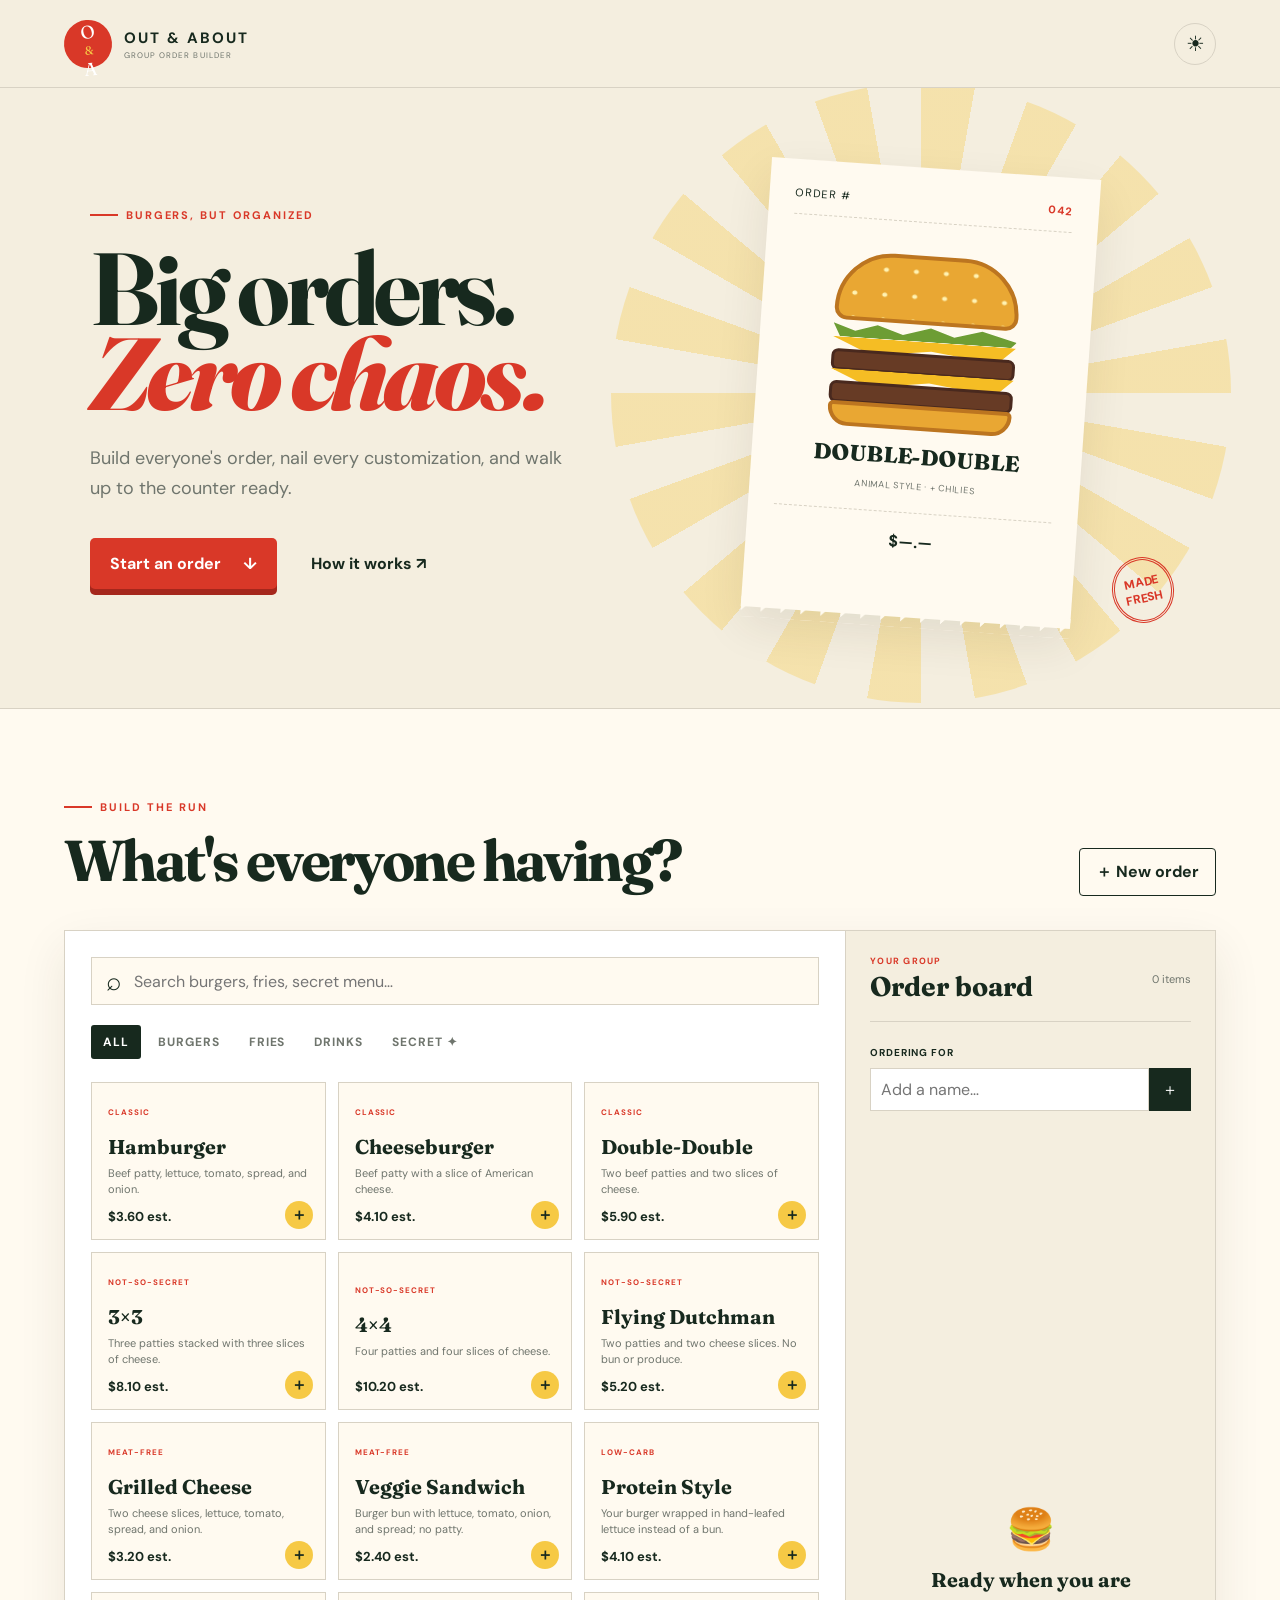
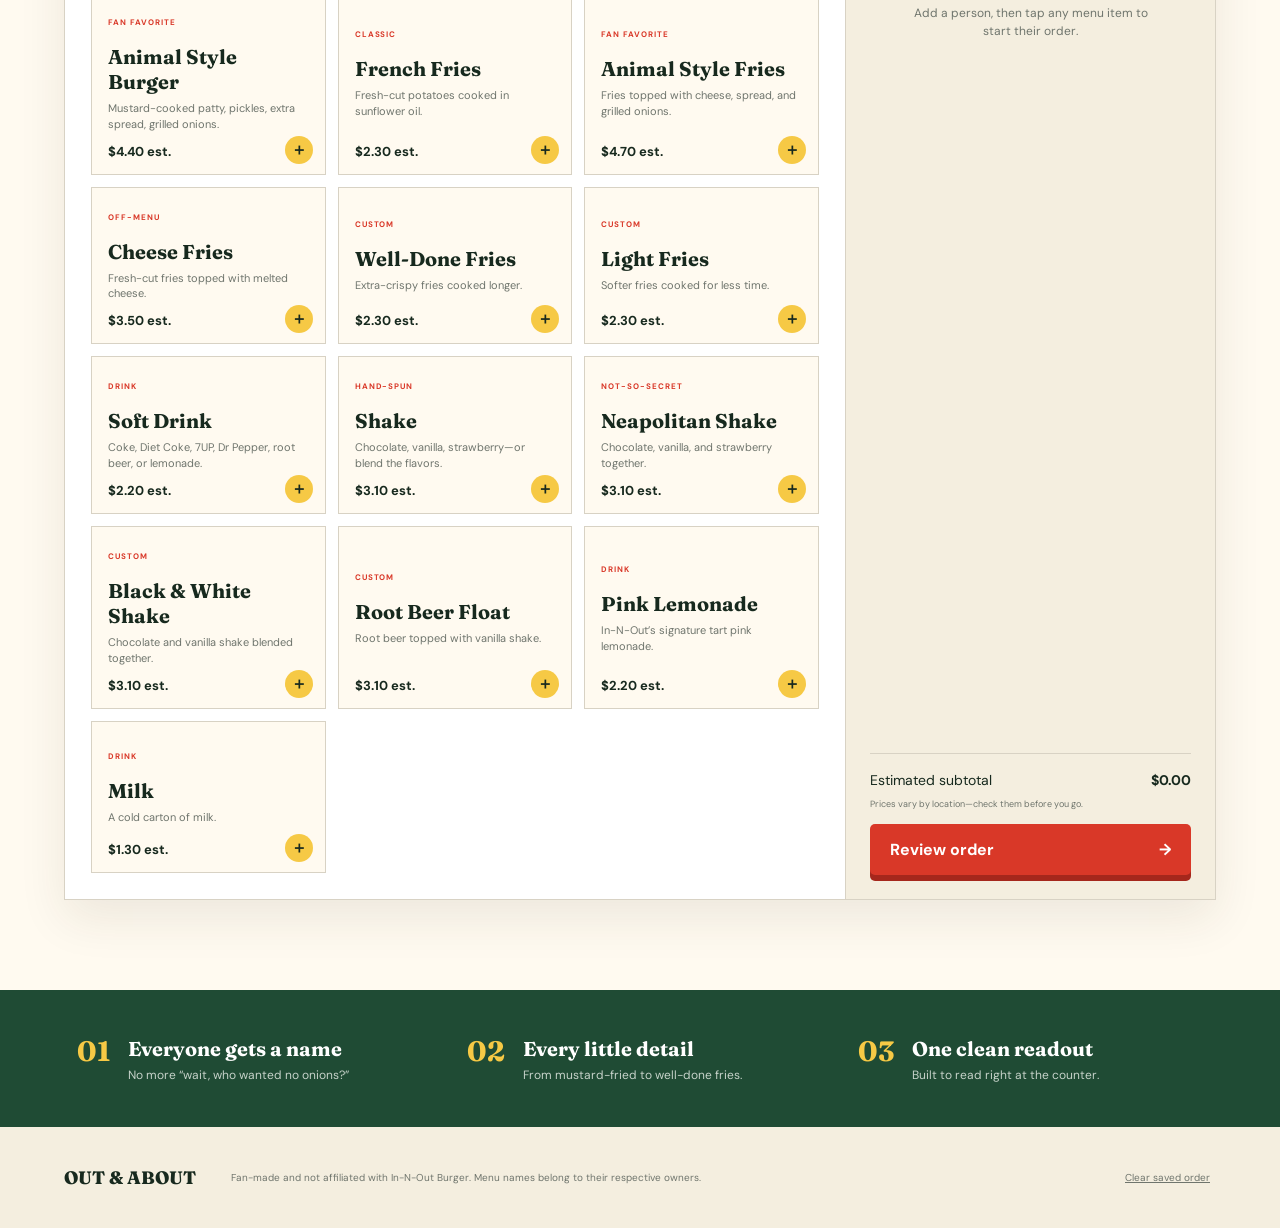
==== index.html @ 5803cb86 "Clarify estimated menu pricing" ====
<!doctype html>
<html lang="en">
<head>
  <meta charset="UTF-8" />
  <meta name="viewport" content="width=device-width, initial-scale=1.0" />
  <meta name="theme-color" content="#f5efe0" />
  <meta name="description" content="A quick, fan-made group order builder for In-N-Out." />
  <title>Out & About — Group order builder</title>
  <link rel="preconnect" href="https://fonts.googleapis.com">
  <link rel="preconnect" href="https://fonts.gstatic.com" crossorigin>
  <link href="https://fonts.googleapis.com/css2?family=DM+Sans:wght@400;500;600;700&family=Fraunces:opsz,wght@9..144,700;9..144,800&display=swap" rel="stylesheet">
  <link rel="stylesheet" href="styles.css" />
</head>
<body>
  <header class="topbar">
    <a class="brand" href="#" aria-label="Out and About home">
      <span class="brand-mark">O<span>&</span>A</span>
      <span><strong>OUT & ABOUT</strong><small>GROUP ORDER BUILDER</small></span>
    </a>
    <button class="icon-button" id="themeBtn" aria-label="Toggle dark mode">☀︎</button>
  </header>

  <main>
    <section class="hero">
      <div class="hero-copy">
        <p class="eyebrow"><span></span> BURGERS, BUT ORGANIZED</p>
        <h1>Big orders.<br><em>Zero chaos.</em></h1>
        <p class="dek">Build everyone's order, nail every customization, and walk up to the counter ready.</p>
        <div class="hero-actions">
          <a class="primary-btn" href="#builder">Start an order <span>↓</span></a>
          <button class="text-btn" id="howBtn">How it works <span>↗</span></button>
        </div>
      </div>
      <div class="hero-art" aria-label="Illustration of a burger order ticket">
        <div class="sunburst"></div>
        <div class="ticket">
          <div class="ticket-top"><span>ORDER #</span><b>042</b></div>
          <div class="burger-illustration" aria-hidden="true">
            <i class="bun top"></i><i class="lettuce"></i><i class="cheese"></i><i class="patty"></i><i class="cheese second"></i><i class="patty second"></i><i class="bun bottom"></i>
          </div>
          <p>DOUBLE-DOUBLE</p><small>ANIMAL STYLE · + CHILIES</small>
          <div class="ticket-line"></div><strong>$—.—</strong>
        </div>
        <span class="stamp">MADE<br>FRESH</span>
      </div>
    </section>

    <section class="builder" id="builder">
      <div class="section-heading">
        <div><p class="eyebrow"><span></span> BUILD THE RUN</p><h2>What's everyone having?</h2></div>
        <button class="outline-btn" id="newOrderBtn">＋ New order</button>
      </div>

      <div class="workspace">
        <section class="menu-panel">
          <div class="search-wrap"><span>⌕</span><input id="searchInput" type="search" placeholder="Search burgers, fries, secret menu…" aria-label="Search menu"></div>
          <div class="tabs" id="tabs" role="tablist"></div>
          <div class="menu-grid" id="menuGrid"></div>
        </section>

        <aside class="order-panel">
          <div class="order-title"><div><p>YOUR GROUP</p><h3>Order board</h3></div><span id="itemCount">0 items</span></div>
          <div class="person-row">
            <label for="personInput">Ordering for</label>
            <div><input id="personInput" maxlength="24" placeholder="Add a name…"><button id="addPersonBtn" aria-label="Add person">＋</button></div>
          </div>
          <div class="people" id="people"></div>
          <div class="empty-state" id="emptyState"><span>🍔</span><h4>Ready when you are</h4><p>Add a person, then tap any menu item to start their order.</p></div>
          <div class="order-list" id="orderList"></div>
          <div class="totals">
            <div><span>Estimated subtotal</span><b id="subtotal">$0.00</b></div>
            <p>Prices vary by location—check them before you go.</p>
            <button class="checkout-btn" id="reviewBtn">Review order <span>→</span></button>
          </div>
        </aside>
      </div>
    </section>

    <section class="feature-strip">
      <article><b>01</b><div><h3>Everyone gets a name</h3><p>No more “wait, who wanted no onions?”</p></div></article>
      <article><b>02</b><div><h3>Every little detail</h3><p>From mustard-fried to well-done fries.</p></div></article>
      <article><b>03</b><div><h3>One clean readout</h3><p>Built to read right at the counter.</p></div></article>
    </section>
  </main>

  <footer><span>OUT & ABOUT</span><p>Fan-made and not affiliated with In-N-Out Burger. Menu names belong to their respective owners.</p><button id="clearBtn">Clear saved order</button></footer>

  <dialog id="itemDialog">
    <form method="dialog" id="itemForm">
      <button class="dialog-close" value="cancel" aria-label="Close">×</button>
      <p class="eyebrow">CUSTOMIZE IT</p><h2 id="dialogTitle"></h2><p id="dialogDesc" class="dialog-desc"></p>
      <div class="custom-sections" id="customSections"></div>
      <label class="notes-label">Special note<textarea id="itemNotes" rows="2" placeholder="Anything else for the counter?"></textarea></label>
      <div class="dialog-footer"><span id="dialogPrice">$0.00</span><button class="primary-btn" value="default">Add to order</button></div>
    </form>
  </dialog>

  <dialog id="reviewDialog" class="review-dialog">
    <div><button class="dialog-close" id="reviewClose" aria-label="Close">×</button><p class="eyebrow">COUNTER-READY</p><h2>Your order</h2><div id="reviewContent"></div><div class="review-actions"><button class="outline-btn" id="copyBtn">Copy order</button><button class="primary-btn" id="printBtn">Print order</button></div></div>
  </dialog>

  <div class="toast" id="toast" role="status"></div>
  <script src="app.js"></script>
</body>
</html>
---- styles.css ----
:root{--cream:#f4eedf;--paper:#fffaf0;--ink:#17291e;--muted:#6f756d;--red:#d93828;--yellow:#f6c945;--line:#d8d2c4;--green:#1f4b34;--shadow:0 18px 45px #3a2b1617}*{box-sizing:border-box}html{scroll-behavior:smooth}body{margin:0;background:var(--cream);color:var(--ink);font-family:"DM Sans",sans-serif}button,input,textarea{font:inherit}button,a{-webkit-tap-highlight-color:transparent}.topbar{height:88px;padding:0 clamp(22px,5vw,76px);display:flex;align-items:center;justify-content:space-between;border-bottom:1px solid var(--line);position:relative;z-index:4}.brand{display:flex;align-items:center;gap:12px;color:inherit;text-decoration:none}.brand-mark{width:48px;height:48px;border-radius:50%;background:var(--red);color:#fff;display:grid;place-items:center;font-family:Fraunces;font-size:18px;letter-spacing:-2px;transform:rotate(-5deg)}.brand-mark span{font-size:12px;color:var(--yellow)}.brand strong,.brand small{display:block;letter-spacing:.13em}.brand strong{font-size:15px}.brand small{font-size:8px;margin-top:2px;color:var(--muted)}.icon-button{border:1px solid var(--line);background:transparent;border-radius:50%;width:42px;height:42px;color:inherit;cursor:pointer;font-size:21px}.hero{min-height:620px;display:grid;grid-template-columns:1.02fr .98fr;padding:55px clamp(22px,7vw,110px) 65px;overflow:hidden}.hero-copy{align-self:center;z-index:2}.eyebrow{font-size:11px;font-weight:700;letter-spacing:.18em;color:var(--red);display:flex;align-items:center;gap:8px}.eyebrow span{display:inline-block;width:28px;height:2px;background:var(--red)}h1,h2{font-family:Fraunces,serif;margin:0;letter-spacing:-.045em}h1{font-size:clamp(62px,8vw,116px);line-height:.83;margin:24px 0 28px}h1 em{color:var(--red);font-weight:800}.dek{max-width:480px;font-size:18px;line-height:1.65;color:var(--muted)}.hero-actions{display:flex;align-items:center;gap:28px;margin-top:34px}.primary-btn,.checkout-btn{border:0;color:#fff;background:var(--red);font-weight:700;padding:15px 20px;border-radius:5px;cursor:pointer;text-decoration:none;box-shadow:0 6px 0 #a5271c;transition:.2s}.primary-btn:hover,.checkout-btn:hover{transform:translateY(-2px);box-shadow:0 8px 0 #a5271c}.primary-btn span{margin-left:18px}.text-btn{border:0;background:none;color:var(--ink);font-weight:700;cursor:pointer}.hero-art{position:relative;display:grid;place-items:center;min-height:480px}.sunburst{position:absolute;width:620px;aspect-ratio:1;border-radius:50%;background:repeating-conic-gradient(var(--yellow) 0 10deg,transparent 10deg 20deg);opacity:.33;animation:spin 80s linear infinite}@keyframes spin{to{transform:rotate(360deg)}}.ticket{z-index:1;background:var(--paper);width:min(330px,72vw);min-height:450px;padding:26px;box-shadow:var(--shadow);transform:rotate(4deg);text-align:center;position:relative}.ticket:after{content:"";position:absolute;bottom:-10px;left:0;width:100%;height:20px;background:linear-gradient(135deg,var(--paper) 10px,transparent 0) 0 0/20px 20px repeat-x}.ticket-top{display:flex;justify-content:space-between;border-bottom:1px dashed var(--line);padding-bottom:14px;font-size:11px;letter-spacing:.12em}.ticket-top b{color:var(--red)}.ticket p{font-family:Fraunces;font-weight:800;font-size:22px;margin:20px 0 3px}.ticket small{font-size:9px;letter-spacing:.08em;color:var(--muted)}.ticket-line{border-top:1px dashed var(--line);margin:18px 0}.burger-illustration{height:190px;position:relative;margin:12px auto -2px;width:220px}.burger-illustration i{display:block;position:absolute;left:18px;right:18px}.bun{background:#e9a733;border:4px solid #bc7520}.bun.top{height:69px;top:21px;border-radius:100px 100px 22px 22px;background-image:radial-gradient(#fff2b2 2px,transparent 3px);background-size:30px 25px}.lettuce{top:91px;height:16px;background:#6d9d34;clip-path:polygon(0 15%,12% 60%,24% 15%,38% 65%,53% 12%,66% 60%,81% 10%,100% 65%,97% 100%,4% 100%)}.cheese{top:107px;height:17px;background:#f5bd24;clip-path:polygon(0 0,100% 0,90% 100%,54% 53%,22% 100%)}.patty{top:119px;height:22px;border-radius:7px;background:#673b25;border:3px solid #49291e}.cheese.second{top:139px}.patty.second{top:151px}.bun.bottom{top:171px;height:25px;border-radius:8px 8px 30px 30px}.stamp{position:absolute;z-index:2;right:3%;bottom:4%;border:3px double var(--red);color:var(--red);border-radius:50%;padding:14px 9px;font-weight:800;font-size:12px;text-align:center;transform:rotate(-12deg)}.builder{background:var(--paper);padding:80px clamp(20px,5vw,75px) 90px;border-top:1px solid var(--line)}.section-heading{display:flex;justify-content:space-between;align-items:end;margin-bottom:34px}.section-heading h2{font-size:clamp(37px,4.5vw,65px)}.outline-btn{border:1px solid var(--ink);background:transparent;color:inherit;padding:12px 16px;border-radius:4px;font-weight:700;cursor:pointer}.workspace{display:grid;grid-template-columns:minmax(0,1fr) 370px;border:1px solid var(--line);background:#fff;box-shadow:var(--shadow)}.menu-panel{padding:26px;min-width:0}.search-wrap{height:48px;border:1px solid var(--line);display:flex;align-items:center;padding:0 14px;gap:10px;background:var(--paper)}.search-wrap span{font-size:26px}.search-wrap input{width:100%;border:0;background:transparent;outline:0;color:inherit}.tabs{display:flex;gap:5px;margin:20px 0;overflow:auto;padding-bottom:3px}.tab{white-space:nowrap;border:0;background:transparent;padding:9px 12px;color:var(--muted);font-size:12px;font-weight:700;text-transform:uppercase;letter-spacing:.08em;cursor:pointer}.tab.active{background:var(--ink);color:#fff;border-radius:3px}.menu-grid{display:grid;grid-template-columns:repeat(3,minmax(0,1fr));gap:12px}.menu-card{text-align:left;min-height:152px;padding:16px;border:1px solid var(--line);background:var(--paper);color:inherit;cursor:pointer;position:relative;transition:.18s}.menu-card:hover{border-color:var(--red);transform:translateY(-2px);box-shadow:0 8px 20px #45230f10}.menu-card .badge{font-size:8px;text-transform:uppercase;letter-spacing:.12em;color:var(--red);font-weight:700}.menu-card h3{font-family:Fraunces;font-size:20px;margin:14px 0 7px}.menu-card p{font-size:11px;line-height:1.45;color:var(--muted);margin:0 0 25px}.menu-card strong{position:absolute;left:16px;bottom:14px;font-size:13px}.menu-card i{font-style:normal;position:absolute;right:12px;bottom:10px;border-radius:50%;background:var(--yellow);width:28px;height:28px;display:grid;place-items:center;font-weight:700}.order-panel{border-left:1px solid var(--line);padding:24px;background:var(--cream);display:flex;flex-direction:column;min-height:650px}.order-title{display:flex;justify-content:space-between;align-items:center;border-bottom:1px solid var(--line);padding-bottom:18px}.order-title p{font-size:9px;letter-spacing:.14em;color:var(--red);font-weight:700;margin:0}.order-title h3{font-family:Fraunces;font-size:27px;margin:3px 0 0}.order-title>span{font-size:11px;color:var(--muted)}.person-row{margin:18px 0 10px}.person-row label{font-size:10px;font-weight:700;text-transform:uppercase;letter-spacing:.09em}.person-row>div{display:flex;margin-top:7px}.person-row input{min-width:0;flex:1;border:1px solid var(--line);padding:10px;background:#fff}.person-row button{width:42px;border:0;background:var(--ink);color:#fff;cursor:pointer}.people{display:flex;gap:6px;overflow-x:auto;padding:4px 0 12px}.person-chip{border:1px solid var(--line);background:#fff;border-radius:20px;padding:7px 12px;white-space:nowrap;font-size:11px;cursor:pointer}.person-chip.active{background:var(--yellow);border-color:var(--yellow);font-weight:700}.empty-state{text-align:center;margin:auto;color:var(--muted);padding:30px}.empty-state span{font-size:40px}.empty-state h4{color:var(--ink);font-family:Fraunces;font-size:20px;margin:12px 0 5px}.empty-state p{font-size:12px;line-height:1.5}.order-list{overflow:auto;max-height:420px}.person-group h4{font-size:11px;text-transform:uppercase;letter-spacing:.1em;margin:14px 0 7px}.order-item{background:#fff;padding:11px;margin-bottom:7px;border-left:3px solid var(--red);display:grid;grid-template-columns:1fr auto;gap:3px}.order-item strong{font-size:12px}.order-item small{font-size:9px;color:var(--muted);line-height:1.4}.order-item button{border:0;background:none;color:var(--muted);cursor:pointer;grid-row:span 2}.totals{margin-top:auto;border-top:1px solid var(--line);padding-top:17px}.totals div{display:flex;justify-content:space-between;font-size:14px}.totals p{font-size:9px;color:var(--muted)}.checkout-btn{width:100%;display:flex;justify-content:space-between;margin-top:14px}.feature-strip{display:grid;grid-template-columns:repeat(3,1fr);background:var(--green);color:#fff;padding:44px clamp(20px,6vw,95px);gap:45px}.feature-strip article{display:flex;gap:18px}.feature-strip b{color:var(--yellow);font-family:Fraunces;font-size:28px}.feature-strip h3{font-family:Fraunces;margin:2px 0 6px;font-size:20px}.feature-strip p{color:#c6d2c9;font-size:12px;margin:0}footer{padding:34px clamp(20px,5vw,75px);display:flex;align-items:center;gap:35px;font-size:10px;color:var(--muted)}footer span{font-family:Fraunces;color:var(--ink);font-size:18px;font-weight:800}footer p{flex:1}footer button{border:0;background:none;color:inherit;text-decoration:underline;cursor:pointer}dialog{border:0;padding:0;width:min(610px,calc(100% - 28px));color:var(--ink);background:var(--paper);box-shadow:0 25px 90px #0006}dialog::backdrop{background:#17291eb8;backdrop-filter:blur(3px)}dialog form,.review-dialog>div{padding:34px;position:relative}.dialog-close{position:absolute;right:17px;top:14px;border:0;background:none;font-size:28px;cursor:pointer;color:var(--ink)}dialog h2{font-size:42px}.dialog-desc{color:var(--muted);font-size:13px}.custom-section{border-top:1px solid var(--line);padding:15px 0}.custom-section h4{margin:0 0 10px;font-size:11px;text-transform:uppercase;letter-spacing:.1em}.choices{display:flex;flex-wrap:wrap;gap:7px}.choice input{position:absolute;opacity:0}.choice span{display:block;border:1px solid var(--line);padding:8px 11px;border-radius:4px;font-size:11px;cursor:pointer;background:#fff}.choice input:checked+span{background:var(--yellow);border-color:#d2a71f;font-weight:700}.notes-label{display:block;font-size:11px;font-weight:700}.notes-label textarea{display:block;width:100%;margin-top:7px;resize:vertical;border:1px solid var(--line);padding:10px;background:#fff}.dialog-footer{display:flex;align-items:center;justify-content:space-between;margin-top:22px}.dialog-footer>span{font-family:Fraunces;font-size:24px;font-weight:800}.review-person{border-top:1px solid var(--line);padding:14px 0}.review-person h3{font-family:Fraunces;margin:0 0 8px}.review-line{display:flex;justify-content:space-between;font-size:12px;padding:5px 0}.review-line small{color:var(--muted);display:block;max-width:75%}.review-total{display:flex;justify-content:space-between;border-top:2px solid var(--ink);padding-top:15px;font-size:18px;font-weight:700}.review-actions{display:flex;justify-content:flex-end;gap:10px;margin-top:25px}.toast{position:fixed;bottom:20px;left:50%;transform:translate(-50%,20px);background:var(--ink);color:#fff;padding:11px 18px;border-radius:4px;font-size:12px;opacity:0;pointer-events:none;transition:.25s;z-index:20}.toast.show{opacity:1;transform:translate(-50%,0)}body.dark{--cream:#172019;--paper:#202b23;--ink:#f7f1df;--muted:#abb5ac;--line:#3c493f;--green:#101711;--shadow:0 18px 45px #0005}body.dark .workspace,body.dark .person-row input,body.dark .person-chip,body.dark .order-item,body.dark .choice span,body.dark textarea{background:#273229}.no-results{grid-column:1/-1;text-align:center;padding:50px;color:var(--muted)}
@media(max-width:950px){.hero{grid-template-columns:1fr;padding-top:70px}.hero-art{min-height:520px}.workspace{grid-template-columns:1fr}.order-panel{border-left:0;border-top:1px solid var(--line)}.menu-grid{grid-template-columns:repeat(2,1fr)}}@media(max-width:600px){.topbar{height:72px}.hero{padding-bottom:35px}.hero-art{min-height:460px}.sunburst{width:500px}.section-heading{align-items:flex-start;gap:20px}.section-heading .outline-btn{font-size:0}.section-heading .outline-btn:first-letter{font-size:18px}.builder{padding-top:50px}.menu-panel{padding:14px}.menu-grid{grid-template-columns:1fr 1fr;gap:8px}.menu-card{min-height:165px;padding:13px}.menu-card h3{font-size:17px}.feature-strip{grid-template-columns:1fr}footer{flex-wrap:wrap}.hero-actions{gap:15px}dialog form,.review-dialog>div{padding:28px 20px}.ticket{width:275px}.stamp{right:-2%}}
@media print{body>*:not(dialog){display:none}.review-dialog{position:static;display:block;box-shadow:none;width:100%}.review-actions,.dialog-close{display:none}}
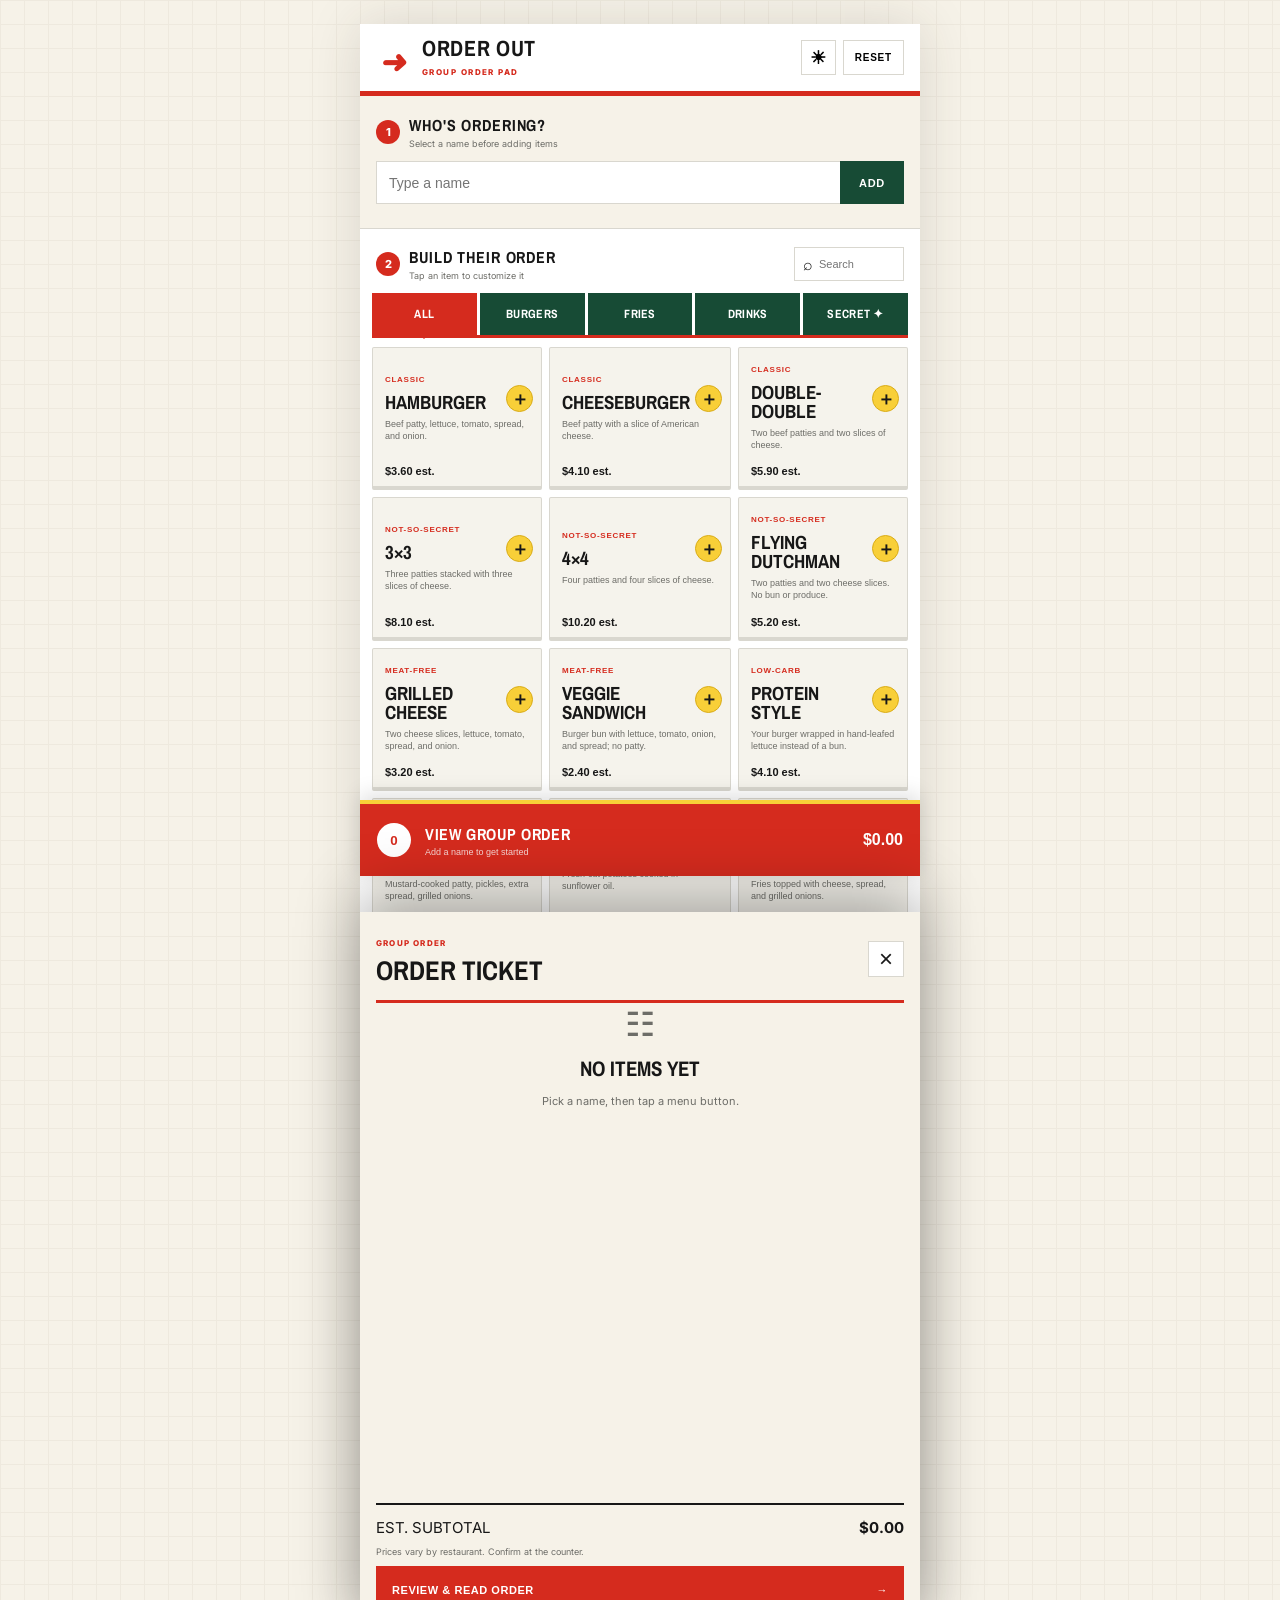
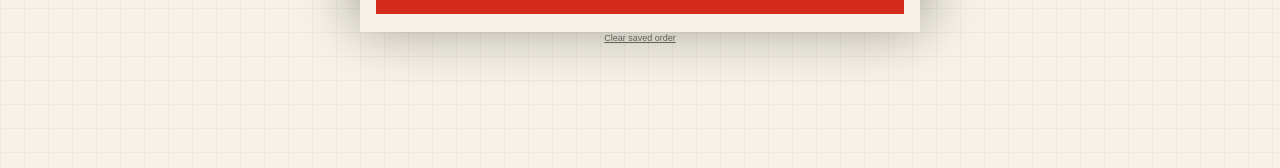
==== commit a735561c: "Simplify Pages site to repository root" ====
--- a/index.html
+++ b/index.html
@@ -1,105 +1,86 @@
 <!doctype html>
 <html lang="en">
 <head>
-  <meta charset="UTF-8" />
-  <meta name="viewport" content="width=device-width, initial-scale=1.0" />
-  <meta name="theme-color" content="#f5efe0" />
-  <meta name="description" content="A quick, fan-made group order builder for In-N-Out." />
-  <title>Out & About — Group order builder</title>
+  <meta charset="UTF-8">
+  <meta name="viewport" content="width=device-width, initial-scale=1, viewport-fit=cover">
+  <meta name="theme-color" content="#ffffff">
+  <meta name="description" content="A fast, fan-made group order pad for In-N-Out runs.">
+  <title>Order Out — Group order pad</title>
   <link rel="preconnect" href="https://fonts.googleapis.com">
   <link rel="preconnect" href="https://fonts.gstatic.com" crossorigin>
-  <link href="https://fonts.googleapis.com/css2?family=DM+Sans:wght@400;500;600;700&family=Fraunces:opsz,wght@9..144,700;9..144,800&display=swap" rel="stylesheet">
-  <link rel="stylesheet" href="styles.css" />
+  <link href="https://fonts.googleapis.com/css2?family=Archivo+Narrow:wght@600;700&family=Inter:wght@400;600;700;800&display=swap" rel="stylesheet">
+  <link rel="stylesheet" href="styles.css">
 </head>
 <body>
-  <header class="topbar">
-    <a class="brand" href="#" aria-label="Out and About home">
-      <span class="brand-mark">O<span>&</span>A</span>
-      <span><strong>OUT & ABOUT</strong><small>GROUP ORDER BUILDER</small></span>
-    </a>
-    <button class="icon-button" id="themeBtn" aria-label="Toggle dark mode">☀︎</button>
-  </header>
+  <main class="app-shell">
+    <header class="app-header">
+      <div class="wordmark" aria-label="Order Out">
+        <span class="arrow-mark">➜</span>
+        <div><strong>ORDER OUT</strong><small>GROUP ORDER PAD</small></div>
+      </div>
+      <div class="header-actions">
+        <button class="icon-btn" id="themeBtn" aria-label="Toggle dark mode">☀︎</button>
+        <button class="reset-btn" id="newOrderBtn">RESET</button>
+      </div>
+    </header>
 
-  <main>
-    <section class="hero">
-      <div class="hero-copy">
-        <p class="eyebrow"><span></span> BURGERS, BUT ORGANIZED</p>
-        <h1>Big orders.<br><em>Zero chaos.</em></h1>
-        <p class="dek">Build everyone's order, nail every customization, and walk up to the counter ready.</p>
-        <div class="hero-actions">
-          <a class="primary-btn" href="#builder">Start an order <span>↓</span></a>
-          <button class="text-btn" id="howBtn">How it works <span>↗</span></button>
-        </div>
+    <section class="person-bar">
+      <div class="person-heading"><span>1</span><div><b>WHO'S ORDERING?</b><small>Select a name before adding items</small></div></div>
+      <div class="person-entry">
+        <input id="personInput" maxlength="24" autocomplete="off" placeholder="Type a name">
+        <button id="addPersonBtn">ADD</button>
       </div>
-      <div class="hero-art" aria-label="Illustration of a burger order ticket">
-        <div class="sunburst"></div>
-        <div class="ticket">
-          <div class="ticket-top"><span>ORDER #</span><b>042</b></div>
-          <div class="burger-illustration" aria-hidden="true">
-            <i class="bun top"></i><i class="lettuce"></i><i class="cheese"></i><i class="patty"></i><i class="cheese second"></i><i class="patty second"></i><i class="bun bottom"></i>
-          </div>
-          <p>DOUBLE-DOUBLE</p><small>ANIMAL STYLE · + CHILIES</small>
-          <div class="ticket-line"></div><strong>$—.—</strong>
-        </div>
-        <span class="stamp">MADE<br>FRESH</span>
-      </div>
+      <div class="people" id="people"></div>
     </section>
 
-    <section class="builder" id="builder">
-      <div class="section-heading">
-        <div><p class="eyebrow"><span></span> BUILD THE RUN</p><h2>What's everyone having?</h2></div>
-        <button class="outline-btn" id="newOrderBtn">＋ New order</button>
+    <section class="menu-panel">
+      <div class="menu-heading">
+        <div class="person-heading"><span>2</span><div><b>BUILD THEIR ORDER</b><small>Tap an item to customize it</small></div></div>
+        <label class="search-wrap"><span>⌕</span><input id="searchInput" type="search" placeholder="Search" aria-label="Search menu"></label>
       </div>
-
-      <div class="workspace">
-        <section class="menu-panel">
-          <div class="search-wrap"><span>⌕</span><input id="searchInput" type="search" placeholder="Search burgers, fries, secret menu…" aria-label="Search menu"></div>
-          <div class="tabs" id="tabs" role="tablist"></div>
-          <div class="menu-grid" id="menuGrid"></div>
-        </section>
-
-        <aside class="order-panel">
-          <div class="order-title"><div><p>YOUR GROUP</p><h3>Order board</h3></div><span id="itemCount">0 items</span></div>
-          <div class="person-row">
-            <label for="personInput">Ordering for</label>
-            <div><input id="personInput" maxlength="24" placeholder="Add a name…"><button id="addPersonBtn" aria-label="Add person">＋</button></div>
-          </div>
-          <div class="people" id="people"></div>
-          <div class="empty-state" id="emptyState"><span>🍔</span><h4>Ready when you are</h4><p>Add a person, then tap any menu item to start their order.</p></div>
-          <div class="order-list" id="orderList"></div>
-          <div class="totals">
-            <div><span>Estimated subtotal</span><b id="subtotal">$0.00</b></div>
-            <p>Prices vary by location—check them before you go.</p>
-            <button class="checkout-btn" id="reviewBtn">Review order <span>→</span></button>
-          </div>
-        </aside>
-      </div>
+      <nav class="tabs" id="tabs" role="tablist" aria-label="Menu categories"></nav>
+      <div class="menu-grid" id="menuGrid"></div>
     </section>
 
-    <section class="feature-strip">
-      <article><b>01</b><div><h3>Everyone gets a name</h3><p>No more “wait, who wanted no onions?”</p></div></article>
-      <article><b>02</b><div><h3>Every little detail</h3><p>From mustard-fried to well-done fries.</p></div></article>
-      <article><b>03</b><div><h3>One clean readout</h3><p>Built to read right at the counter.</p></div></article>
-    </section>
+    <button class="order-dock" id="openOrderBtn">
+      <span class="dock-count" id="dockCount">0</span>
+      <span><b>VIEW GROUP ORDER</b><small id="dockPerson">Add a name to get started</small></span>
+      <strong id="dockTotal">$0.00</strong>
+    </button>
+
+    <aside class="order-panel" id="orderPanel" aria-label="Group order">
+      <div class="order-title">
+        <div><small>GROUP ORDER</small><h2>Order ticket</h2></div>
+        <button class="close-order" id="closeOrderBtn" aria-label="Close order">×</button>
+      </div>
+      <div class="empty-state" id="emptyState"><span>☷</span><h3>No items yet</h3><p>Pick a name, then tap a menu button.</p></div>
+      <div class="order-list" id="orderList"></div>
+      <div class="totals">
+        <div><span>EST. SUBTOTAL</span><b id="subtotal">$0.00</b></div>
+        <p>Prices vary by restaurant. Confirm at the counter.</p>
+        <button class="review-btn" id="reviewBtn">REVIEW &amp; READ ORDER <span>→</span></button>
+      </div>
+    </aside>
+    <div class="scrim" id="scrim"></div>
   </main>
-
-  <footer><span>OUT & ABOUT</span><p>Fan-made and not affiliated with In-N-Out Burger. Menu names belong to their respective owners.</p><button id="clearBtn">Clear saved order</button></footer>
 
   <dialog id="itemDialog">
     <form method="dialog" id="itemForm">
-      <button class="dialog-close" value="cancel" aria-label="Close">×</button>
-      <p class="eyebrow">CUSTOMIZE IT</p><h2 id="dialogTitle"></h2><p id="dialogDesc" class="dialog-desc"></p>
+      <header class="dialog-header"><div><small>ITEM OPTIONS</small><h2 id="dialogTitle"></h2></div><button class="dialog-close" value="cancel" aria-label="Close">×</button></header>
+      <p id="dialogDesc" class="dialog-desc"></p>
       <div class="custom-sections" id="customSections"></div>
-      <label class="notes-label">Special note<textarea id="itemNotes" rows="2" placeholder="Anything else for the counter?"></textarea></label>
-      <div class="dialog-footer"><span id="dialogPrice">$0.00</span><button class="primary-btn" value="default">Add to order</button></div>
+      <label class="notes-label">SPECIAL NOTE<textarea id="itemNotes" rows="2" placeholder="e.g. spread on the side"></textarea></label>
+      <div class="dialog-footer"><span id="dialogPrice">$0.00</span><button class="add-item-btn" value="default">ADD ITEM</button></div>
     </form>
   </dialog>
 
   <dialog id="reviewDialog" class="review-dialog">
-    <div><button class="dialog-close" id="reviewClose" aria-label="Close">×</button><p class="eyebrow">COUNTER-READY</p><h2>Your order</h2><div id="reviewContent"></div><div class="review-actions"><button class="outline-btn" id="copyBtn">Copy order</button><button class="primary-btn" id="printBtn">Print order</button></div></div>
+    <div><header class="dialog-header"><div><small>COUNTER VIEW</small><h2>Your order</h2></div><button class="dialog-close" id="reviewClose" aria-label="Close">×</button></header><div id="reviewContent"></div><div class="review-actions"><button class="secondary-btn" id="copyBtn">COPY</button><button class="add-item-btn" id="printBtn">PRINT</button></div></div>
   </dialog>
 
   <div class="toast" id="toast" role="status"></div>
+  <button class="clear-link" id="clearBtn">Clear saved order</button>
+  <button hidden id="howBtn"></button><span hidden id="itemCount">0 items</span>
   <script src="app.js"></script>
 </body>
 </html>
--- a/styles.css
+++ b/styles.css
@@ -1,3 +1 @@
-:root{--cream:#f4eedf;--paper:#fffaf0;--ink:#17291e;--muted:#6f756d;--red:#d93828;--yellow:#f6c945;--line:#d8d2c4;--green:#1f4b34;--shadow:0 18px 45px #3a2b1617}*{box-sizing:border-box}html{scroll-behavior:smooth}body{margin:0;background:var(--cream);color:var(--ink);font-family:"DM Sans",sans-serif}button,input,textarea{font:inherit}button,a{-webkit-tap-highlight-color:transparent}.topbar{height:88px;padding:0 clamp(22px,5vw,76px);display:flex;align-items:center;justify-content:space-between;border-bottom:1px solid var(--line);position:relative;z-index:4}.brand{display:flex;align-items:center;gap:12px;color:inherit;text-decoration:none}.brand-mark{width:48px;height:48px;border-radius:50%;background:var(--red);color:#fff;display:grid;place-items:center;font-family:Fraunces;font-size:18px;letter-spacing:-2px;transform:rotate(-5deg)}.brand-mark span{font-size:12px;color:var(--yellow)}.brand strong,.brand small{display:block;letter-spacing:.13em}.brand strong{font-size:15px}.brand small{font-size:8px;margin-top:2px;color:var(--muted)}.icon-button{border:1px solid var(--line);background:transparent;border-radius:50%;width:42px;height:42px;color:inherit;cursor:pointer;font-size:21px}.hero{min-height:620px;display:grid;grid-template-columns:1.02fr .98fr;padding:55px clamp(22px,7vw,110px) 65px;overflow:hidden}.hero-copy{align-self:center;z-index:2}.eyebrow{font-size:11px;font-weight:700;letter-spacing:.18em;color:var(--red);display:flex;align-items:center;gap:8px}.eyebrow span{display:inline-block;width:28px;height:2px;background:var(--red)}h1,h2{font-family:Fraunces,serif;margin:0;letter-spacing:-.045em}h1{font-size:clamp(62px,8vw,116px);line-height:.83;margin:24px 0 28px}h1 em{color:var(--red);font-weight:800}.dek{max-width:480px;font-size:18px;line-height:1.65;color:var(--muted)}.hero-actions{display:flex;align-items:center;gap:28px;margin-top:34px}.primary-btn,.checkout-btn{border:0;color:#fff;background:var(--red);font-weight:700;padding:15px 20px;border-radius:5px;cursor:pointer;text-decoration:none;box-shadow:0 6px 0 #a5271c;transition:.2s}.primary-btn:hover,.checkout-btn:hover{transform:translateY(-2px);box-shadow:0 8px 0 #a5271c}.primary-btn span{margin-left:18px}.text-btn{border:0;background:none;color:var(--ink);font-weight:700;cursor:pointer}.hero-art{position:relative;display:grid;place-items:center;min-height:480px}.sunburst{position:absolute;width:620px;aspect-ratio:1;border-radius:50%;background:repeating-conic-gradient(var(--yellow) 0 10deg,transparent 10deg 20deg);opacity:.33;animation:spin 80s linear infinite}@keyframes spin{to{transform:rotate(360deg)}}.ticket{z-index:1;background:var(--paper);width:min(330px,72vw);min-height:450px;padding:26px;box-shadow:var(--shadow);transform:rotate(4deg);text-align:center;position:relative}.ticket:after{content:"";position:absolute;bottom:-10px;left:0;width:100%;height:20px;background:linear-gradient(135deg,var(--paper) 10px,transparent 0) 0 0/20px 20px repeat-x}.ticket-top{display:flex;justify-content:space-between;border-bottom:1px dashed var(--line);padding-bottom:14px;font-size:11px;letter-spacing:.12em}.ticket-top b{color:var(--red)}.ticket p{font-family:Fraunces;font-weight:800;font-size:22px;margin:20px 0 3px}.ticket small{font-size:9px;letter-spacing:.08em;color:var(--muted)}.ticket-line{border-top:1px dashed var(--line);margin:18px 0}.burger-illustration{height:190px;position:relative;margin:12px auto -2px;width:220px}.burger-illustration i{display:block;position:absolute;left:18px;right:18px}.bun{background:#e9a733;border:4px solid #bc7520}.bun.top{height:69px;top:21px;border-radius:100px 100px 22px 22px;background-image:radial-gradient(#fff2b2 2px,transparent 3px);background-size:30px 25px}.lettuce{top:91px;height:16px;background:#6d9d34;clip-path:polygon(0 15%,12% 60%,24% 15%,38% 65%,53% 12%,66% 60%,81% 10%,100% 65%,97% 100%,4% 100%)}.cheese{top:107px;height:17px;background:#f5bd24;clip-path:polygon(0 0,100% 0,90% 100%,54% 53%,22% 100%)}.patty{top:119px;height:22px;border-radius:7px;background:#673b25;border:3px solid #49291e}.cheese.second{top:139px}.patty.second{top:151px}.bun.bottom{top:171px;height:25px;border-radius:8px 8px 30px 30px}.stamp{position:absolute;z-index:2;right:3%;bottom:4%;border:3px double var(--red);color:var(--red);border-radius:50%;padding:14px 9px;font-weight:800;font-size:12px;text-align:center;transform:rotate(-12deg)}.builder{background:var(--paper);padding:80px clamp(20px,5vw,75px) 90px;border-top:1px solid var(--line)}.section-heading{display:flex;justify-content:space-between;align-items:end;margin-bottom:34px}.section-heading h2{font-size:clamp(37px,4.5vw,65px)}.outline-btn{border:1px solid var(--ink);background:transparent;color:inherit;padding:12px 16px;border-radius:4px;font-weight:700;cursor:pointer}.workspace{display:grid;grid-template-columns:minmax(0,1fr) 370px;border:1px solid var(--line);background:#fff;box-shadow:var(--shadow)}.menu-panel{padding:26px;min-width:0}.search-wrap{height:48px;border:1px solid var(--line);display:flex;align-items:center;padding:0 14px;gap:10px;background:var(--paper)}.search-wrap span{font-size:26px}.search-wrap input{width:100%;border:0;background:transparent;outline:0;color:inherit}.tabs{display:flex;gap:5px;margin:20px 0;overflow:auto;padding-bottom:3px}.tab{white-space:nowrap;border:0;background:transparent;padding:9px 12px;color:var(--muted);font-size:12px;font-weight:700;text-transform:uppercase;letter-spacing:.08em;cursor:pointer}.tab.active{background:var(--ink);color:#fff;border-radius:3px}.menu-grid{display:grid;grid-template-columns:repeat(3,minmax(0,1fr));gap:12px}.menu-card{text-align:left;min-height:152px;padding:16px;border:1px solid var(--line);background:var(--paper);color:inherit;cursor:pointer;position:relative;transition:.18s}.menu-card:hover{border-color:var(--red);transform:translateY(-2px);box-shadow:0 8px 20px #45230f10}.menu-card .badge{font-size:8px;text-transform:uppercase;letter-spacing:.12em;color:var(--red);font-weight:700}.menu-card h3{font-family:Fraunces;font-size:20px;margin:14px 0 7px}.menu-card p{font-size:11px;line-height:1.45;color:var(--muted);margin:0 0 25px}.menu-card strong{position:absolute;left:16px;bottom:14px;font-size:13px}.menu-card i{font-style:normal;position:absolute;right:12px;bottom:10px;border-radius:50%;background:var(--yellow);width:28px;height:28px;display:grid;place-items:center;font-weight:700}.order-panel{border-left:1px solid var(--line);padding:24px;background:var(--cream);display:flex;flex-direction:column;min-height:650px}.order-title{display:flex;justify-content:space-between;align-items:center;border-bottom:1px solid var(--line);padding-bottom:18px}.order-title p{font-size:9px;letter-spacing:.14em;color:var(--red);font-weight:700;margin:0}.order-title h3{font-family:Fraunces;font-size:27px;margin:3px 0 0}.order-title>span{font-size:11px;color:var(--muted)}.person-row{margin:18px 0 10px}.person-row label{font-size:10px;font-weight:700;text-transform:uppercase;letter-spacing:.09em}.person-row>div{display:flex;margin-top:7px}.person-row input{min-width:0;flex:1;border:1px solid var(--line);padding:10px;background:#fff}.person-row button{width:42px;border:0;background:var(--ink);color:#fff;cursor:pointer}.people{display:flex;gap:6px;overflow-x:auto;padding:4px 0 12px}.person-chip{border:1px solid var(--line);background:#fff;border-radius:20px;padding:7px 12px;white-space:nowrap;font-size:11px;cursor:pointer}.person-chip.active{background:var(--yellow);border-color:var(--yellow);font-weight:700}.empty-state{text-align:center;margin:auto;color:var(--muted);padding:30px}.empty-state span{font-size:40px}.empty-state h4{color:var(--ink);font-family:Fraunces;font-size:20px;margin:12px 0 5px}.empty-state p{font-size:12px;line-height:1.5}.order-list{overflow:auto;max-height:420px}.person-group h4{font-size:11px;text-transform:uppercase;letter-spacing:.1em;margin:14px 0 7px}.order-item{background:#fff;padding:11px;margin-bottom:7px;border-left:3px solid var(--red);display:grid;grid-template-columns:1fr auto;gap:3px}.order-item strong{font-size:12px}.order-item small{font-size:9px;color:var(--muted);line-height:1.4}.order-item button{border:0;background:none;color:var(--muted);cursor:pointer;grid-row:span 2}.totals{margin-top:auto;border-top:1px solid var(--line);padding-top:17px}.totals div{display:flex;justify-content:space-between;font-size:14px}.totals p{font-size:9px;color:var(--muted)}.checkout-btn{width:100%;display:flex;justify-content:space-between;margin-top:14px}.feature-strip{display:grid;grid-template-columns:repeat(3,1fr);background:var(--green);color:#fff;padding:44px clamp(20px,6vw,95px);gap:45px}.feature-strip article{display:flex;gap:18px}.feature-strip b{color:var(--yellow);font-family:Fraunces;font-size:28px}.feature-strip h3{font-family:Fraunces;margin:2px 0 6px;font-size:20px}.feature-strip p{color:#c6d2c9;font-size:12px;margin:0}footer{padding:34px clamp(20px,5vw,75px);display:flex;align-items:center;gap:35px;font-size:10px;color:var(--muted)}footer span{font-family:Fraunces;color:var(--ink);font-size:18px;font-weight:800}footer p{flex:1}footer button{border:0;background:none;color:inherit;text-decoration:underline;cursor:pointer}dialog{border:0;padding:0;width:min(610px,calc(100% - 28px));color:var(--ink);background:var(--paper);box-shadow:0 25px 90px #0006}dialog::backdrop{background:#17291eb8;backdrop-filter:blur(3px)}dialog form,.review-dialog>div{padding:34px;position:relative}.dialog-close{position:absolute;right:17px;top:14px;border:0;background:none;font-size:28px;cursor:pointer;color:var(--ink)}dialog h2{font-size:42px}.dialog-desc{color:var(--muted);font-size:13px}.custom-section{border-top:1px solid var(--line);padding:15px 0}.custom-section h4{margin:0 0 10px;font-size:11px;text-transform:uppercase;letter-spacing:.1em}.choices{display:flex;flex-wrap:wrap;gap:7px}.choice input{position:absolute;opacity:0}.choice span{display:block;border:1px solid var(--line);padding:8px 11px;border-radius:4px;font-size:11px;cursor:pointer;background:#fff}.choice input:checked+span{background:var(--yellow);border-color:#d2a71f;font-weight:700}.notes-label{display:block;font-size:11px;font-weight:700}.notes-label textarea{display:block;width:100%;margin-top:7px;resize:vertical;border:1px solid var(--line);padding:10px;background:#fff}.dialog-footer{display:flex;align-items:center;justify-content:space-between;margin-top:22px}.dialog-footer>span{font-family:Fraunces;font-size:24px;font-weight:800}.review-person{border-top:1px solid var(--line);padding:14px 0}.review-person h3{font-family:Fraunces;margin:0 0 8px}.review-line{display:flex;justify-content:space-between;font-size:12px;padding:5px 0}.review-line small{color:var(--muted);display:block;max-width:75%}.review-total{display:flex;justify-content:space-between;border-top:2px solid var(--ink);padding-top:15px;font-size:18px;font-weight:700}.review-actions{display:flex;justify-content:flex-end;gap:10px;margin-top:25px}.toast{position:fixed;bottom:20px;left:50%;transform:translate(-50%,20px);background:var(--ink);color:#fff;padding:11px 18px;border-radius:4px;font-size:12px;opacity:0;pointer-events:none;transition:.25s;z-index:20}.toast.show{opacity:1;transform:translate(-50%,0)}body.dark{--cream:#172019;--paper:#202b23;--ink:#f7f1df;--muted:#abb5ac;--line:#3c493f;--green:#101711;--shadow:0 18px 45px #0005}body.dark .workspace,body.dark .person-row input,body.dark .person-chip,body.dark .order-item,body.dark .choice span,body.dark textarea{background:#273229}.no-results{grid-column:1/-1;text-align:center;padding:50px;color:var(--muted)}
-@media(max-width:950px){.hero{grid-template-columns:1fr;padding-top:70px}.hero-art{min-height:520px}.workspace{grid-template-columns:1fr}.order-panel{border-left:0;border-top:1px solid var(--line)}.menu-grid{grid-template-columns:repeat(2,1fr)}}@media(max-width:600px){.topbar{height:72px}.hero{padding-bottom:35px}.hero-art{min-height:460px}.sunburst{width:500px}.section-heading{align-items:flex-start;gap:20px}.section-heading .outline-btn{font-size:0}.section-heading .outline-btn:first-letter{font-size:18px}.builder{padding-top:50px}.menu-panel{padding:14px}.menu-grid{grid-template-columns:1fr 1fr;gap:8px}.menu-card{min-height:165px;padding:13px}.menu-card h3{font-size:17px}.feature-strip{grid-template-columns:1fr}footer{flex-wrap:wrap}.hero-actions{gap:15px}dialog form,.review-dialog>div{padding:28px 20px}.ticket{width:275px}.stamp{right:-2%}}
-@media print{body>*:not(dialog){display:none}.review-dialog{position:static;display:block;box-shadow:none;width:100%}.review-actions,.dialog-close{display:none}}
+:root{--red:#d52b1e;--red-dark:#a91e16;--yellow:#f8cf38;--green:#174b35;--ink:#171717;--muted:#6d6d68;--line:#d9d7cf;--paper:#fff;--cream:#f6f2e8;--tile:#f5f3ec;--shadow:0 12px 30px #241b121f}*{box-sizing:border-box}html{background:#ddd8ca}body{margin:0;color:var(--ink);background:linear-gradient(90deg,#eee9de 1px,transparent 1px),linear-gradient(#eee9de 1px,transparent 1px),var(--cream);background-size:24px 24px;font-family:Inter,Arial,sans-serif}.app-shell{width:min(100%,560px);min-height:100dvh;margin:auto;background:var(--paper);position:relative;padding-bottom:92px;box-shadow:0 0 50px #352f2426}.app-header{height:72px;padding:12px 16px;border-bottom:5px solid var(--red);display:flex;align-items:center;justify-content:space-between;background:var(--paper);position:sticky;top:0;z-index:10}.wordmark{display:flex;align-items:center;gap:8px}.arrow-mark{display:grid;place-items:center;width:38px;height:30px;color:var(--red);font-size:31px;font-weight:900;transform:skew(-8deg)}.wordmark strong{display:block;font-family:"Archivo Narrow",sans-serif;font-size:22px;line-height:1;letter-spacing:.03em}.wordmark small,.dialog-header small{font-size:8px;letter-spacing:.18em;color:var(--red);font-weight:800}.header-actions{display:flex;gap:7px}.icon-btn,.reset-btn{height:35px;border:1px solid var(--line);background:#fff;font-weight:800}.icon-btn{width:35px;font-size:18px}.reset-btn{padding:0 11px;font-size:10px;letter-spacing:.08em}.person-bar{padding:18px 16px 14px;background:var(--cream);border-bottom:1px solid var(--line)}.person-heading{display:flex;align-items:center;gap:9px}.person-heading>span{width:24px;height:24px;border-radius:50%;display:grid;place-items:center;background:var(--red);color:white;font-size:11px;font-weight:800}.person-heading b{display:block;font-family:"Archivo Narrow",sans-serif;font-size:16px;letter-spacing:.055em}.person-heading small{display:block;color:var(--muted);font-size:9px;margin-top:2px}.person-entry{display:grid;grid-template-columns:1fr 64px;height:43px;margin-top:12px}.person-entry input{min-width:0;border:1px solid var(--line);border-right:0;border-radius:0;background:#fff;padding:0 12px;color:inherit;font-size:14px}.person-entry button{border:0;background:var(--green);color:white;font-weight:800;font-size:11px;letter-spacing:.06em}.people{display:flex;gap:7px;margin-top:10px;overflow-x:auto;scrollbar-width:none}.person-chip{white-space:nowrap;border:1px solid var(--line);background:#fff;border-radius:2px;padding:8px 12px;color:inherit;font-size:11px;font-weight:700}.person-chip.active{border-color:var(--red);background:var(--red);color:white}.menu-panel{padding:17px 12px 20px}.menu-heading{display:flex;align-items:center;justify-content:space-between;padding:0 4px 12px}.search-wrap{height:34px;width:110px;border:1px solid var(--line);display:flex;align-items:center;gap:4px;padding:0 8px;background:#fff}.search-wrap input{border:0;outline:0;min-width:0;width:100%;background:transparent;color:inherit;font-size:11px}.tabs{display:grid;grid-template-columns:repeat(5,1fr);gap:3px;border-bottom:3px solid var(--red);margin-bottom:9px}.tab{height:42px;border:0;background:var(--green);color:#fff;font-family:"Archivo Narrow",sans-serif;font-weight:700;font-size:12px;text-transform:uppercase;letter-spacing:.025em;padding:0 2px}.tab.active{background:var(--red);position:relative}.tab.active:after{content:"";position:absolute;bottom:-9px;left:calc(50% - 5px);border:5px solid transparent;border-top-color:var(--red)}.menu-grid{display:grid;grid-template-columns:repeat(2,1fr);gap:7px}.menu-card{min-height:118px;text-align:left;border:1px solid var(--line);border-bottom:4px solid var(--line);background:var(--tile);color:inherit;padding:12px;position:relative;border-radius:2px}.menu-card:active{transform:translateY(2px);border-bottom-width:2px;margin-bottom:2px}.menu-card .badge{font-size:8px;font-weight:800;color:var(--red);text-transform:uppercase;letter-spacing:.09em}.menu-card h3{font-family:"Archivo Narrow",sans-serif;font-size:19px;line-height:1;margin:8px 28px 6px 0;text-transform:uppercase}.menu-card p{font-size:9px;line-height:1.35;color:var(--muted);margin:0 0 23px}.menu-card strong{position:absolute;left:12px;bottom:9px;font-size:11px}.menu-card i{position:absolute;right:8px;top:37px;width:27px;height:27px;display:grid;place-items:center;background:var(--yellow);border:1px solid #d9ac17;border-radius:50%;font-style:normal;font-size:18px;font-weight:800}.no-results{grid-column:1/-1;padding:50px 10px;text-align:center;color:var(--muted);font-size:12px}.order-dock{position:fixed;z-index:15;bottom:0;left:50%;transform:translateX(-50%);width:min(100%,560px);height:76px;border:0;border-top:4px solid var(--yellow);background:var(--red);color:white;display:grid;grid-template-columns:38px 1fr auto;align-items:center;text-align:left;gap:10px;padding:10px 17px calc(10px + env(safe-area-inset-bottom));box-shadow:0 -5px 20px #0002}.dock-count{width:34px;height:34px;border-radius:50%;display:grid;place-items:center;background:white;color:var(--red);font-weight:900}.order-dock b{display:block;font-family:"Archivo Narrow";font-size:16px;letter-spacing:.04em}.order-dock small{display:block;font-size:9px;opacity:.8;margin-top:2px}.order-dock>strong{font-size:16px}.order-panel{position:fixed;z-index:30;left:50%;bottom:0;width:min(100%,560px);height:min(82dvh,720px);background:var(--cream);transform:translate(-50%,105%);transition:transform .22s ease;display:flex;flex-direction:column;padding:18px 16px max(18px,env(safe-area-inset-bottom));box-shadow:0 -15px 60px #0005}.order-panel.open{transform:translate(-50%,0)}.scrim{position:fixed;z-index:25;inset:0;background:#0008;opacity:0;pointer-events:none;transition:.2s}.scrim.open{opacity:1;pointer-events:auto}.order-title{display:flex;justify-content:space-between;align-items:center;border-bottom:3px solid var(--red);padding-bottom:12px}.order-title small{font-size:8px;color:var(--red);letter-spacing:.15em;font-weight:800}.order-title h2,.dialog-header h2{font-family:"Archivo Narrow";font-size:27px;text-transform:uppercase;margin:2px 0 0}.close-order,.dialog-close{border:1px solid var(--line);background:#fff;color:var(--ink);width:36px;height:36px;font-size:24px}.empty-state{text-align:center;margin:auto;color:var(--muted)}.empty-state span{font-size:34px}.empty-state h3{font-family:"Archivo Narrow";font-size:21px;color:var(--ink);margin:10px 0 4px;text-transform:uppercase}.empty-state p{font-size:11px}.order-list{overflow:auto;flex:1}.person-group h4{font-family:"Archivo Narrow";font-size:15px;color:var(--red);letter-spacing:.06em;margin:16px 0 5px;text-transform:uppercase}.order-item{background:#fff;border:1px solid var(--line);border-left:4px solid var(--green);padding:10px;display:grid;grid-template-columns:1fr auto;gap:4px;margin-bottom:5px}.order-item strong{font-size:11px}.order-item small{color:var(--muted);font-size:9px;line-height:1.4}.order-item button{border:0;background:none;font-size:20px;color:var(--muted);grid-row:span 2}.totals{padding-top:13px;border-top:2px solid var(--ink)}.totals>div{display:flex;justify-content:space-between;font-size:15px}.totals p{font-size:9px;color:var(--muted)}.review-btn,.add-item-btn{border:0;background:var(--red);color:white;height:48px;padding:0 16px;font-weight:800;font-size:11px;letter-spacing:.05em}.review-btn{width:100%;display:flex;justify-content:space-between;align-items:center}dialog{padding:0;border:0;width:min(100% - 18px,540px);max-height:90dvh;background:var(--cream);color:var(--ink);box-shadow:var(--shadow)}dialog::backdrop{background:#000a}dialog form,.review-dialog>div{padding:18px}.dialog-header{display:flex;align-items:center;justify-content:space-between;border-bottom:3px solid var(--red);padding-bottom:11px}.dialog-desc{font-size:11px;color:var(--muted);line-height:1.5}.custom-section{border-top:1px solid var(--line);padding:12px 0}.custom-section h4,.notes-label{font-family:"Archivo Narrow";font-size:12px;letter-spacing:.06em;margin:0 0 8px}.choices{display:grid;grid-template-columns:repeat(2,1fr);gap:5px}.choice input{position:absolute;opacity:0}.choice span{display:block;border:1px solid var(--line);background:white;padding:10px 8px;font-size:10px;font-weight:600}.choice input:checked+span{background:var(--yellow);border-color:#c99c00}.notes-label{display:block}.notes-label textarea{display:block;width:100%;margin-top:7px;padding:10px;border:1px solid var(--line);background:#fff;color:inherit;resize:vertical;font-family:Inter}.dialog-footer{display:flex;align-items:center;justify-content:space-between;margin-top:14px}.dialog-footer>span{font-weight:800}.review-person{border-top:1px solid var(--line);padding:12px 0}.review-person h3{font-family:"Archivo Narrow";text-transform:uppercase;color:var(--red);margin:0 0 5px}.review-line{display:flex;justify-content:space-between;font-size:11px;padding:5px 0}.review-line small{display:block;color:var(--muted);max-width:90%}.review-total{display:flex;justify-content:space-between;border-top:2px solid var(--ink);padding-top:12px;font-weight:800}.review-actions{display:flex;justify-content:flex-end;gap:7px;margin-top:16px}.secondary-btn{height:48px;padding:0 18px;border:1px solid var(--ink);background:transparent;color:inherit;font-weight:800}.toast{position:fixed;z-index:50;left:50%;bottom:90px;transform:translate(-50%,10px);background:var(--green);color:white;padding:10px 15px;font-size:10px;font-weight:700;opacity:0;pointer-events:none;transition:.2s}.toast.show{opacity:1;transform:translate(-50%,0)}.clear-link{display:block;margin:0 auto 100px;border:0;background:none;color:var(--muted);font-size:9px;text-decoration:underline}body.dark{--ink:#f6f3e9;--muted:#afafa9;--line:#44443f;--paper:#1c1e1b;--cream:#252721;--tile:#292b26}body.dark .person-entry input,body.dark .search-wrap,body.dark .person-chip,body.dark .choice span,body.dark textarea,body.dark .order-item,body.dark .icon-btn,body.dark .reset-btn,body.dark .close-order,body.dark .dialog-close{background:#30332c;color:var(--ink)}@media(min-width:561px){body{padding:24px 0}.app-shell{min-height:calc(100dvh - 48px)}.app-header{top:24px}.order-dock{bottom:24px}.menu-grid{grid-template-columns:repeat(3,1fr)}.order-panel{bottom:24px}.menu-card{min-height:132px}}@media print{body>*:not(.review-dialog){display:none}.review-dialog{display:block;position:static;width:100%;box-shadow:none}.review-actions,.dialog-close{display:none}}
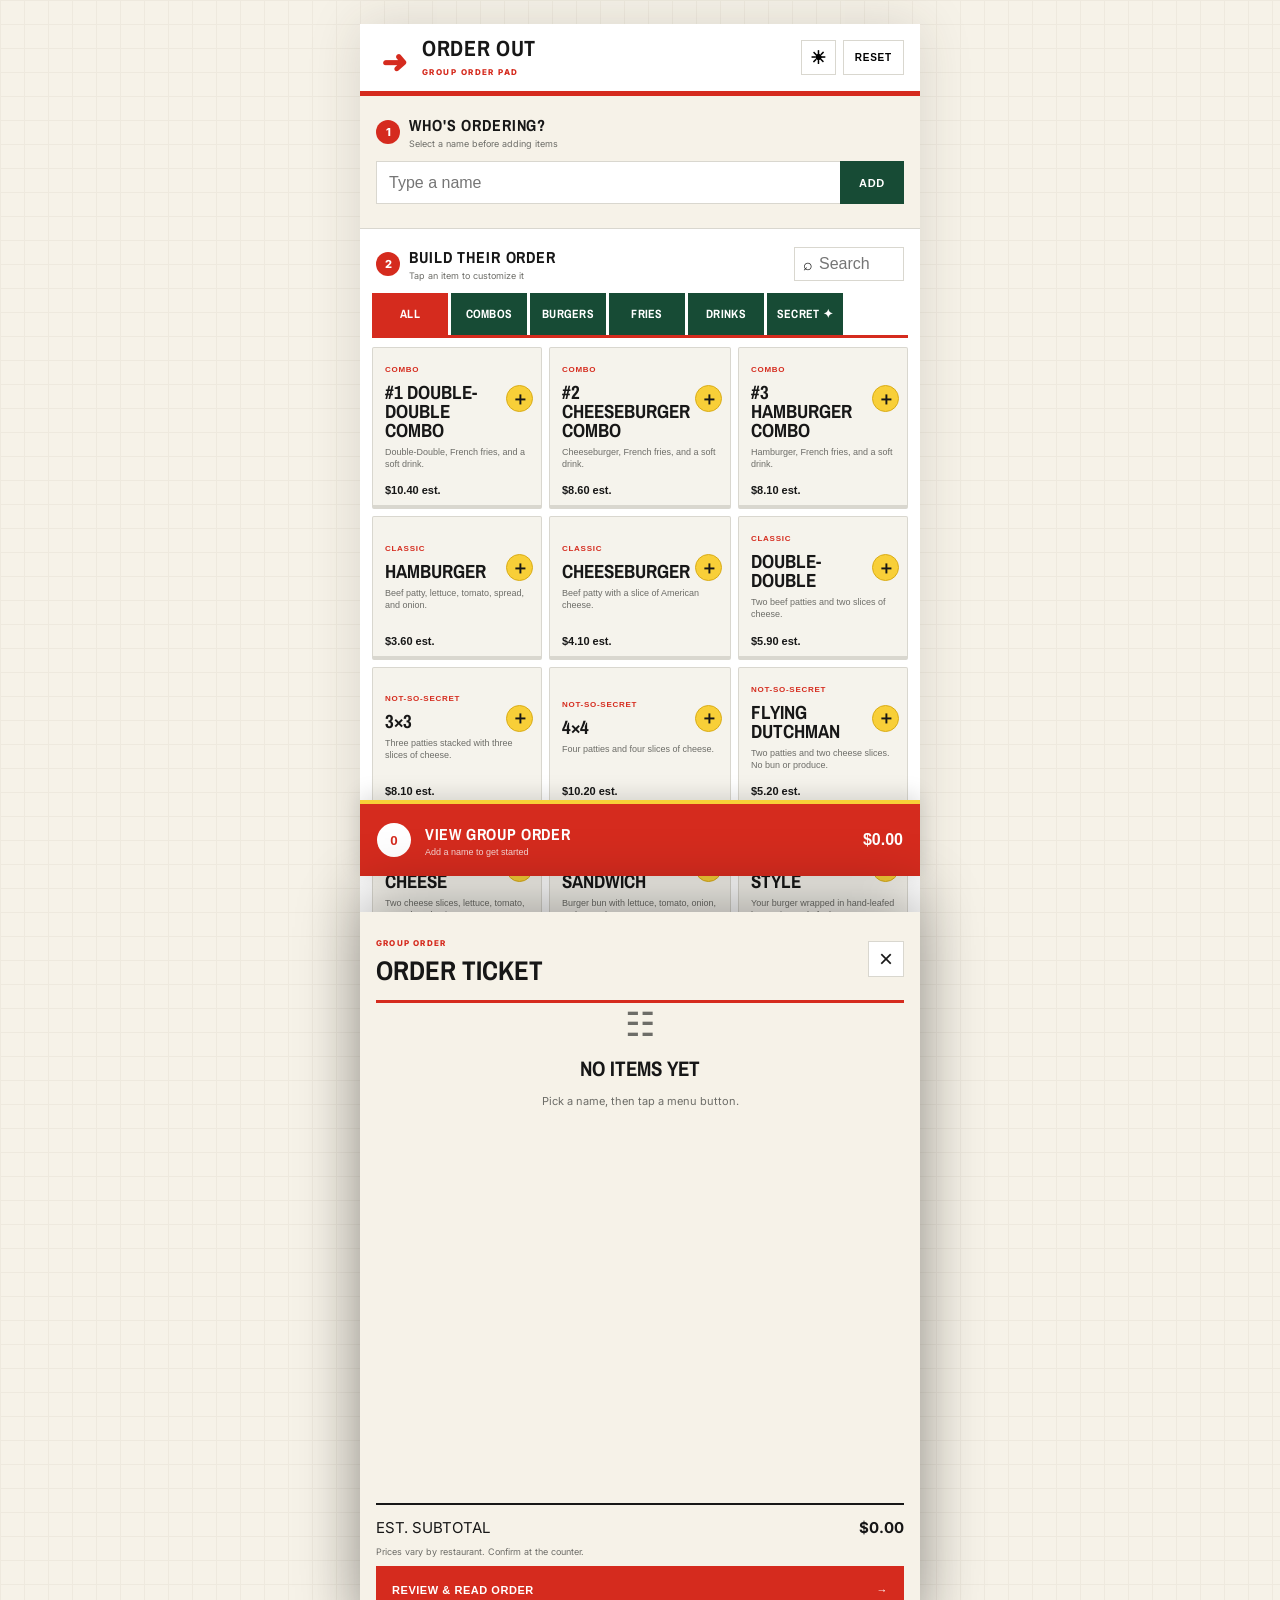
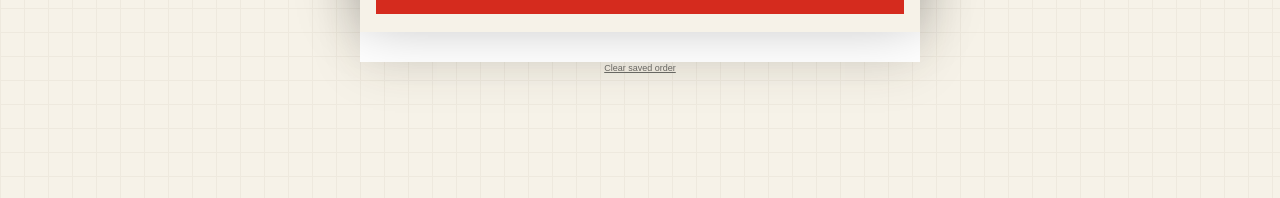
==== commit df1f76f2: "Improve ordering customization and cart editing" ====
--- a/index.html
+++ b/index.html
@@ -66,11 +66,11 @@
 
   <dialog id="itemDialog">
     <form method="dialog" id="itemForm">
-      <header class="dialog-header"><div><small>ITEM OPTIONS</small><h2 id="dialogTitle"></h2></div><button class="dialog-close" value="cancel" aria-label="Close">×</button></header>
+      <header class="dialog-header"><div><small>ITEM OPTIONS</small><h2 id="dialogTitle"></h2></div><button class="dialog-close" id="itemDialogClose" type="button" aria-label="Close">×</button></header>
       <p id="dialogDesc" class="dialog-desc"></p>
       <div class="custom-sections" id="customSections"></div>
       <label class="notes-label">SPECIAL NOTE<textarea id="itemNotes" rows="2" placeholder="e.g. spread on the side"></textarea></label>
-      <div class="dialog-footer"><span id="dialogPrice">$0.00</span><button class="add-item-btn" value="default">ADD ITEM</button></div>
+      <div class="dialog-footer"><span id="dialogPrice">$0.00</span><button class="add-item-btn" id="saveItemBtn" type="submit">ADD ITEM</button></div>
     </form>
   </dialog>
 
--- a/styles.css
+++ b/styles.css
@@ -1 +1,130 @@
-:root{--red:#d52b1e;--red-dark:#a91e16;--yellow:#f8cf38;--green:#174b35;--ink:#171717;--muted:#6d6d68;--line:#d9d7cf;--paper:#fff;--cream:#f6f2e8;--tile:#f5f3ec;--shadow:0 12px 30px #241b121f}*{box-sizing:border-box}html{background:#ddd8ca}body{margin:0;color:var(--ink);background:linear-gradient(90deg,#eee9de 1px,transparent 1px),linear-gradient(#eee9de 1px,transparent 1px),var(--cream);background-size:24px 24px;font-family:Inter,Arial,sans-serif}.app-shell{width:min(100%,560px);min-height:100dvh;margin:auto;background:var(--paper);position:relative;padding-bottom:92px;box-shadow:0 0 50px #352f2426}.app-header{height:72px;padding:12px 16px;border-bottom:5px solid var(--red);display:flex;align-items:center;justify-content:space-between;background:var(--paper);position:sticky;top:0;z-index:10}.wordmark{display:flex;align-items:center;gap:8px}.arrow-mark{display:grid;place-items:center;width:38px;height:30px;color:var(--red);font-size:31px;font-weight:900;transform:skew(-8deg)}.wordmark strong{display:block;font-family:"Archivo Narrow",sans-serif;font-size:22px;line-height:1;letter-spacing:.03em}.wordmark small,.dialog-header small{font-size:8px;letter-spacing:.18em;color:var(--red);font-weight:800}.header-actions{display:flex;gap:7px}.icon-btn,.reset-btn{height:35px;border:1px solid var(--line);background:#fff;font-weight:800}.icon-btn{width:35px;font-size:18px}.reset-btn{padding:0 11px;font-size:10px;letter-spacing:.08em}.person-bar{padding:18px 16px 14px;background:var(--cream);border-bottom:1px solid var(--line)}.person-heading{display:flex;align-items:center;gap:9px}.person-heading>span{width:24px;height:24px;border-radius:50%;display:grid;place-items:center;background:var(--red);color:white;font-size:11px;font-weight:800}.person-heading b{display:block;font-family:"Archivo Narrow",sans-serif;font-size:16px;letter-spacing:.055em}.person-heading small{display:block;color:var(--muted);font-size:9px;margin-top:2px}.person-entry{display:grid;grid-template-columns:1fr 64px;height:43px;margin-top:12px}.person-entry input{min-width:0;border:1px solid var(--line);border-right:0;border-radius:0;background:#fff;padding:0 12px;color:inherit;font-size:14px}.person-entry button{border:0;background:var(--green);color:white;font-weight:800;font-size:11px;letter-spacing:.06em}.people{display:flex;gap:7px;margin-top:10px;overflow-x:auto;scrollbar-width:none}.person-chip{white-space:nowrap;border:1px solid var(--line);background:#fff;border-radius:2px;padding:8px 12px;color:inherit;font-size:11px;font-weight:700}.person-chip.active{border-color:var(--red);background:var(--red);color:white}.menu-panel{padding:17px 12px 20px}.menu-heading{display:flex;align-items:center;justify-content:space-between;padding:0 4px 12px}.search-wrap{height:34px;width:110px;border:1px solid var(--line);display:flex;align-items:center;gap:4px;padding:0 8px;background:#fff}.search-wrap input{border:0;outline:0;min-width:0;width:100%;background:transparent;color:inherit;font-size:11px}.tabs{display:grid;grid-template-columns:repeat(5,1fr);gap:3px;border-bottom:3px solid var(--red);margin-bottom:9px}.tab{height:42px;border:0;background:var(--green);color:#fff;font-family:"Archivo Narrow",sans-serif;font-weight:700;font-size:12px;text-transform:uppercase;letter-spacing:.025em;padding:0 2px}.tab.active{background:var(--red);position:relative}.tab.active:after{content:"";position:absolute;bottom:-9px;left:calc(50% - 5px);border:5px solid transparent;border-top-color:var(--red)}.menu-grid{display:grid;grid-template-columns:repeat(2,1fr);gap:7px}.menu-card{min-height:118px;text-align:left;border:1px solid var(--line);border-bottom:4px solid var(--line);background:var(--tile);color:inherit;padding:12px;position:relative;border-radius:2px}.menu-card:active{transform:translateY(2px);border-bottom-width:2px;margin-bottom:2px}.menu-card .badge{font-size:8px;font-weight:800;color:var(--red);text-transform:uppercase;letter-spacing:.09em}.menu-card h3{font-family:"Archivo Narrow",sans-serif;font-size:19px;line-height:1;margin:8px 28px 6px 0;text-transform:uppercase}.menu-card p{font-size:9px;line-height:1.35;color:var(--muted);margin:0 0 23px}.menu-card strong{position:absolute;left:12px;bottom:9px;font-size:11px}.menu-card i{position:absolute;right:8px;top:37px;width:27px;height:27px;display:grid;place-items:center;background:var(--yellow);border:1px solid #d9ac17;border-radius:50%;font-style:normal;font-size:18px;font-weight:800}.no-results{grid-column:1/-1;padding:50px 10px;text-align:center;color:var(--muted);font-size:12px}.order-dock{position:fixed;z-index:15;bottom:0;left:50%;transform:translateX(-50%);width:min(100%,560px);height:76px;border:0;border-top:4px solid var(--yellow);background:var(--red);color:white;display:grid;grid-template-columns:38px 1fr auto;align-items:center;text-align:left;gap:10px;padding:10px 17px calc(10px + env(safe-area-inset-bottom));box-shadow:0 -5px 20px #0002}.dock-count{width:34px;height:34px;border-radius:50%;display:grid;place-items:center;background:white;color:var(--red);font-weight:900}.order-dock b{display:block;font-family:"Archivo Narrow";font-size:16px;letter-spacing:.04em}.order-dock small{display:block;font-size:9px;opacity:.8;margin-top:2px}.order-dock>strong{font-size:16px}.order-panel{position:fixed;z-index:30;left:50%;bottom:0;width:min(100%,560px);height:min(82dvh,720px);background:var(--cream);transform:translate(-50%,105%);transition:transform .22s ease;display:flex;flex-direction:column;padding:18px 16px max(18px,env(safe-area-inset-bottom));box-shadow:0 -15px 60px #0005}.order-panel.open{transform:translate(-50%,0)}.scrim{position:fixed;z-index:25;inset:0;background:#0008;opacity:0;pointer-events:none;transition:.2s}.scrim.open{opacity:1;pointer-events:auto}.order-title{display:flex;justify-content:space-between;align-items:center;border-bottom:3px solid var(--red);padding-bottom:12px}.order-title small{font-size:8px;color:var(--red);letter-spacing:.15em;font-weight:800}.order-title h2,.dialog-header h2{font-family:"Archivo Narrow";font-size:27px;text-transform:uppercase;margin:2px 0 0}.close-order,.dialog-close{border:1px solid var(--line);background:#fff;color:var(--ink);width:36px;height:36px;font-size:24px}.empty-state{text-align:center;margin:auto;color:var(--muted)}.empty-state span{font-size:34px}.empty-state h3{font-family:"Archivo Narrow";font-size:21px;color:var(--ink);margin:10px 0 4px;text-transform:uppercase}.empty-state p{font-size:11px}.order-list{overflow:auto;flex:1}.person-group h4{font-family:"Archivo Narrow";font-size:15px;color:var(--red);letter-spacing:.06em;margin:16px 0 5px;text-transform:uppercase}.order-item{background:#fff;border:1px solid var(--line);border-left:4px solid var(--green);padding:10px;display:grid;grid-template-columns:1fr auto;gap:4px;margin-bottom:5px}.order-item strong{font-size:11px}.order-item small{color:var(--muted);font-size:9px;line-height:1.4}.order-item button{border:0;background:none;font-size:20px;color:var(--muted);grid-row:span 2}.totals{padding-top:13px;border-top:2px solid var(--ink)}.totals>div{display:flex;justify-content:space-between;font-size:15px}.totals p{font-size:9px;color:var(--muted)}.review-btn,.add-item-btn{border:0;background:var(--red);color:white;height:48px;padding:0 16px;font-weight:800;font-size:11px;letter-spacing:.05em}.review-btn{width:100%;display:flex;justify-content:space-between;align-items:center}dialog{padding:0;border:0;width:min(100% - 18px,540px);max-height:90dvh;background:var(--cream);color:var(--ink);box-shadow:var(--shadow)}dialog::backdrop{background:#000a}dialog form,.review-dialog>div{padding:18px}.dialog-header{display:flex;align-items:center;justify-content:space-between;border-bottom:3px solid var(--red);padding-bottom:11px}.dialog-desc{font-size:11px;color:var(--muted);line-height:1.5}.custom-section{border-top:1px solid var(--line);padding:12px 0}.custom-section h4,.notes-label{font-family:"Archivo Narrow";font-size:12px;letter-spacing:.06em;margin:0 0 8px}.choices{display:grid;grid-template-columns:repeat(2,1fr);gap:5px}.choice input{position:absolute;opacity:0}.choice span{display:block;border:1px solid var(--line);background:white;padding:10px 8px;font-size:10px;font-weight:600}.choice input:checked+span{background:var(--yellow);border-color:#c99c00}.notes-label{display:block}.notes-label textarea{display:block;width:100%;margin-top:7px;padding:10px;border:1px solid var(--line);background:#fff;color:inherit;resize:vertical;font-family:Inter}.dialog-footer{display:flex;align-items:center;justify-content:space-between;margin-top:14px}.dialog-footer>span{font-weight:800}.review-person{border-top:1px solid var(--line);padding:12px 0}.review-person h3{font-family:"Archivo Narrow";text-transform:uppercase;color:var(--red);margin:0 0 5px}.review-line{display:flex;justify-content:space-between;font-size:11px;padding:5px 0}.review-line small{display:block;color:var(--muted);max-width:90%}.review-total{display:flex;justify-content:space-between;border-top:2px solid var(--ink);padding-top:12px;font-weight:800}.review-actions{display:flex;justify-content:flex-end;gap:7px;margin-top:16px}.secondary-btn{height:48px;padding:0 18px;border:1px solid var(--ink);background:transparent;color:inherit;font-weight:800}.toast{position:fixed;z-index:50;left:50%;bottom:90px;transform:translate(-50%,10px);background:var(--green);color:white;padding:10px 15px;font-size:10px;font-weight:700;opacity:0;pointer-events:none;transition:.2s}.toast.show{opacity:1;transform:translate(-50%,0)}.clear-link{display:block;margin:0 auto 100px;border:0;background:none;color:var(--muted);font-size:9px;text-decoration:underline}body.dark{--ink:#f6f3e9;--muted:#afafa9;--line:#44443f;--paper:#1c1e1b;--cream:#252721;--tile:#292b26}body.dark .person-entry input,body.dark .search-wrap,body.dark .person-chip,body.dark .choice span,body.dark textarea,body.dark .order-item,body.dark .icon-btn,body.dark .reset-btn,body.dark .close-order,body.dark .dialog-close{background:#30332c;color:var(--ink)}@media(min-width:561px){body{padding:24px 0}.app-shell{min-height:calc(100dvh - 48px)}.app-header{top:24px}.order-dock{bottom:24px}.menu-grid{grid-template-columns:repeat(3,1fr)}.order-panel{bottom:24px}.menu-card{min-height:132px}}@media print{body>*:not(.review-dialog){display:none}.review-dialog{display:block;position:static;width:100%;box-shadow:none}.review-actions,.dialog-close{display:none}}
+:root{--red:#d52b1e;--red-dark:#a91e16;--yellow:#f8cf38;--green:#174b35;--ink:#171717;--muted:#6d6d68;--line:#d9d7cf;--paper:#fff;--cream:#f6f2e8;--tile:#f5f3ec;--shadow:0 12px 30px #241b121f}
+*{box-sizing:border-box}
+html{background:#ddd8ca}
+body{margin:0;color:var(--ink);background:linear-gradient(90deg,#eee9de 1px,transparent 1px),linear-gradient(#eee9de 1px,transparent 1px),var(--cream);background-size:24px 24px;font-family:Inter,Arial,sans-serif}
+.app-shell{width:min(100%,560px);min-height:100dvh;margin:auto;background:var(--paper);position:relative;padding-bottom:92px;box-shadow:0 0 50px #352f2426}
+.app-header{height:72px;padding:12px 16px;border-bottom:5px solid var(--red);display:flex;align-items:center;justify-content:space-between;background:var(--paper);position:sticky;top:0;z-index:10}
+.wordmark{display:flex;align-items:center;gap:8px}
+.arrow-mark{display:grid;place-items:center;width:38px;height:30px;color:var(--red);font-size:31px;font-weight:900;transform:skew(-8deg)}
+.wordmark strong{display:block;font-family:"Archivo Narrow",sans-serif;font-size:22px;line-height:1;letter-spacing:.03em}
+.wordmark small,.dialog-header small{font-size:8px;letter-spacing:.18em;color:var(--red);font-weight:800}
+.header-actions{display:flex;gap:7px}
+.icon-btn,.reset-btn{height:35px;border:1px solid var(--line);background:#fff;font-weight:800}
+.icon-btn{width:35px;font-size:18px}
+.reset-btn{padding:0 11px;font-size:10px;letter-spacing:.08em}
+.person-bar{padding:18px 16px 14px;background:var(--cream);border-bottom:1px solid var(--line)}
+.person-heading{display:flex;align-items:center;gap:9px}
+.person-heading>span{width:24px;height:24px;border-radius:50%;display:grid;place-items:center;background:var(--red);color:white;font-size:11px;font-weight:800}
+.person-heading b{display:block;font-family:"Archivo Narrow",sans-serif;font-size:16px;letter-spacing:.055em}
+.person-heading small{display:block;color:var(--muted);font-size:9px;margin-top:2px}
+.person-entry{display:grid;grid-template-columns:1fr 64px;height:43px;margin-top:12px}
+.person-entry input{min-width:0;border:1px solid var(--line);border-right:0;border-radius:0;background:#fff;padding:0 12px;color:inherit;font-size:14px}
+.person-entry button{border:0;background:var(--green);color:white;font-weight:800;font-size:11px;letter-spacing:.06em}
+.people{display:flex;gap:7px;margin-top:10px;overflow-x:auto;scrollbar-width:none}
+.person-chip{white-space:nowrap;border:1px solid var(--line);background:#fff;border-radius:2px;padding:8px 12px;color:inherit;font-size:11px;font-weight:700}
+.person-chip.active{border-color:var(--red);background:var(--red);color:white}
+.menu-panel{padding:17px 12px 20px}
+.menu-heading{display:flex;align-items:center;justify-content:space-between;padding:0 4px 12px}
+.search-wrap{height:34px;width:110px;border:1px solid var(--line);display:flex;align-items:center;gap:4px;padding:0 8px;background:#fff}
+.search-wrap input{border:0;outline:0;min-width:0;width:100%;background:transparent;color:inherit;font-size:11px}
+.tabs{display:grid;grid-template-columns:repeat(5,1fr);gap:3px;border-bottom:3px solid var(--red);margin-bottom:9px}
+.tab{height:42px;border:0;background:var(--green);color:#fff;font-family:"Archivo Narrow",sans-serif;font-weight:700;font-size:12px;text-transform:uppercase;letter-spacing:.025em;padding:0 2px}
+.tab.active{background:var(--red);position:relative}
+.tab.active:after{content:"";position:absolute;bottom:-9px;left:calc(50% - 5px);border:5px solid transparent;border-top-color:var(--red)}
+.menu-grid{display:grid;grid-template-columns:repeat(2,1fr);gap:7px}
+.menu-card{min-height:118px;text-align:left;border:1px solid var(--line);border-bottom:4px solid var(--line);background:var(--tile);color:inherit;padding:12px;position:relative;border-radius:2px}
+.menu-card:active{transform:translateY(2px);border-bottom-width:2px;margin-bottom:2px}
+.menu-card .badge{font-size:8px;font-weight:800;color:var(--red);text-transform:uppercase;letter-spacing:.09em}
+.menu-card h3{font-family:"Archivo Narrow",sans-serif;font-size:19px;line-height:1;margin:8px 28px 6px 0;text-transform:uppercase}
+.menu-card p{font-size:9px;line-height:1.35;color:var(--muted);margin:0 0 23px}
+.menu-card strong{position:absolute;left:12px;bottom:9px;font-size:11px}
+.menu-card i{position:absolute;right:8px;top:37px;width:27px;height:27px;display:grid;place-items:center;background:var(--yellow);border:1px solid #d9ac17;border-radius:50%;font-style:normal;font-size:18px;font-weight:800}
+.no-results{grid-column:1/-1;padding:50px 10px;text-align:center;color:var(--muted);font-size:12px}
+.order-dock{position:fixed;z-index:15;bottom:0;left:50%;transform:translateX(-50%);width:min(100%,560px);height:76px;border:0;border-top:4px solid var(--yellow);background:var(--red);color:white;display:grid;grid-template-columns:38px 1fr auto;align-items:center;text-align:left;gap:10px;padding:10px 17px calc(10px + env(safe-area-inset-bottom));box-shadow:0 -5px 20px #0002}
+.dock-count{width:34px;height:34px;border-radius:50%;display:grid;place-items:center;background:white;color:var(--red);font-weight:900}
+.order-dock b{display:block;font-family:"Archivo Narrow";font-size:16px;letter-spacing:.04em}
+.order-dock small{display:block;font-size:9px;opacity:.8;margin-top:2px}
+.order-dock>strong{font-size:16px}
+.order-panel{position:fixed;z-index:30;left:50%;bottom:0;width:min(100%,560px);height:min(82dvh,720px);background:var(--cream);transform:translate(-50%,105%);transition:transform .22s ease;display:flex;flex-direction:column;padding:18px 16px max(18px,env(safe-area-inset-bottom));box-shadow:0 -15px 60px #0005}
+.order-panel.open{transform:translate(-50%,0)}
+.scrim{position:fixed;z-index:25;inset:0;background:#0008;opacity:0;pointer-events:none;transition:.2s}
+.scrim.open{opacity:1;pointer-events:auto}
+.order-title{display:flex;justify-content:space-between;align-items:center;border-bottom:3px solid var(--red);padding-bottom:12px}
+.order-title small{font-size:8px;color:var(--red);letter-spacing:.15em;font-weight:800}
+.order-title h2,.dialog-header h2{font-family:"Archivo Narrow";font-size:27px;text-transform:uppercase;margin:2px 0 0}
+.close-order,.dialog-close{border:1px solid var(--line);background:#fff;color:var(--ink);width:36px;height:36px;font-size:24px}
+.empty-state{text-align:center;margin:auto;color:var(--muted)}
+.empty-state span{font-size:34px}
+.empty-state h3{font-family:"Archivo Narrow";font-size:21px;color:var(--ink);margin:10px 0 4px;text-transform:uppercase}
+.empty-state p{font-size:11px}
+.order-list{overflow:auto;flex:1}
+.person-group h4{font-family:"Archivo Narrow";font-size:15px;color:var(--red);letter-spacing:.06em;margin:16px 0 5px;text-transform:uppercase}
+.order-item{background:#fff;border:1px solid var(--line);border-left:4px solid var(--green);padding:10px;display:grid;grid-template-columns:1fr auto;gap:4px;margin-bottom:5px}
+.order-item strong{font-size:11px}
+.order-item small{color:var(--muted);font-size:9px;line-height:1.4}
+.order-item button{border:0;background:none;font-size:20px;color:var(--muted);grid-row:span 2}
+.totals{padding-top:13px;border-top:2px solid var(--ink)}
+.totals>div{display:flex;justify-content:space-between;font-size:15px}
+.totals p{font-size:9px;color:var(--muted)}
+.review-btn,.add-item-btn{border:0;background:var(--red);color:white;height:48px;padding:0 16px;font-weight:800;font-size:11px;letter-spacing:.05em}
+.review-btn{width:100%;display:flex;justify-content:space-between;align-items:center}
+dialog{padding:0;border:0;width:min(100% - 18px,540px);max-height:90dvh;background:var(--cream);color:var(--ink);box-shadow:var(--shadow)}
+dialog::backdrop{background:#000a}
+dialog form,.review-dialog>div{padding:18px}
+.dialog-header{display:flex;align-items:center;justify-content:space-between;border-bottom:3px solid var(--red);padding-bottom:11px}
+.dialog-desc{font-size:11px;color:var(--muted);line-height:1.5}
+.custom-section{border-top:1px solid var(--line);padding:12px 0}
+.custom-section h4,.notes-label{font-family:"Archivo Narrow";font-size:12px;letter-spacing:.06em;margin:0 0 8px}
+.choices{display:grid;grid-template-columns:repeat(2,1fr);gap:5px}
+.choice input{position:absolute;opacity:0}
+.choice span{display:block;border:1px solid var(--line);background:white;padding:10px 8px;font-size:10px;font-weight:600}
+.choice input:checked+span{background:var(--yellow);border-color:#c99c00}
+.notes-label{display:block}
+.notes-label textarea{display:block;width:100%;margin-top:7px;padding:10px;border:1px solid var(--line);background:#fff;color:inherit;resize:vertical;font-family:Inter}
+.dialog-footer{display:flex;align-items:center;justify-content:space-between;margin-top:14px}
+.dialog-footer>span{font-weight:800}
+.review-person{border-top:1px solid var(--line);padding:12px 0}
+.review-person h3{font-family:"Archivo Narrow";text-transform:uppercase;color:var(--red);margin:0 0 5px}
+.review-line{display:flex;justify-content:space-between;font-size:11px;padding:5px 0}
+.review-line small{display:block;color:var(--muted);max-width:90%}
+.review-total{display:flex;justify-content:space-between;border-top:2px solid var(--ink);padding-top:12px;font-weight:800}
+.review-actions{display:flex;justify-content:flex-end;gap:7px;margin-top:16px}
+.secondary-btn{height:48px;padding:0 18px;border:1px solid var(--ink);background:transparent;color:inherit;font-weight:800}
+.toast{position:fixed;z-index:50;left:50%;bottom:90px;transform:translate(-50%,10px);background:var(--green);color:white;padding:10px 15px;font-size:10px;font-weight:700;opacity:0;pointer-events:none;transition:.2s}
+.toast.show{opacity:1;transform:translate(-50%,0)}
+.clear-link{display:block;margin:0 auto 100px;border:0;background:none;color:var(--muted);font-size:9px;text-decoration:underline}
+body.dark{--ink:#f6f3e9;--muted:#afafa9;--line:#44443f;--paper:#1c1e1b;--cream:#252721;--tile:#292b26}
+body.dark .person-entry input,body.dark .search-wrap,body.dark .person-chip,body.dark .choice span,body.dark textarea,body.dark .order-item,body.dark .icon-btn,body.dark .reset-btn,body.dark .close-order,body.dark .dialog-close{background:#30332c;color:var(--ink)}
+@media(min-width:561px){body{padding:24px 0}
+.app-shell{min-height:calc(100dvh - 48px)}
+.app-header{top:24px}
+.order-dock{bottom:24px}
+.menu-grid{grid-template-columns:repeat(3,1fr)}
+.order-panel{bottom:24px}
+.menu-card{min-height:132px}
+}
+@media print{body>*:not(.review-dialog){display:none}
+.review-dialog{display:block;position:static;width:100%;box-shadow:none}
+.review-actions,.dialog-close{display:none}
+}
+:root{color-scheme:light}
+.tabs{display:flex;grid-template-columns:none;overflow-x:auto;scrollbar-width:none;gap:3px}
+.tabs::-webkit-scrollbar{display:none}
+.tab{flex:0 0 auto;min-width:76px;padding:0 9px}
+dialog{overflow:hidden}
+#itemForm{max-height:90dvh;overflow-y:auto;padding:0 18px 18px}
+#itemForm .dialog-header{position:sticky;top:0;z-index:3;background:var(--cream);padding:18px 0 11px}
+.custom-sections{display:grid;gap:10px;margin:14px 0}
+.custom-section{min-width:0;margin:0;border:1px solid var(--line);padding:11px;background:var(--paper)}
+.custom-section legend{padding:0 6px;font-family:"Archivo Narrow",sans-serif;font-size:13px;font-weight:700;letter-spacing:.055em;text-transform:uppercase;color:var(--red)}
+.custom-section>p{margin:0 0 9px;color:var(--muted);font-size:9px}
+.choice span{min-height:38px;display:flex;align-items:center;line-height:1.25}
+.order-item{padding:0;grid-template-columns:minmax(0,1fr) 38px;gap:0;overflow:hidden}
+.order-item .item-edit{min-width:0;display:flex;align-items:center;justify-content:space-between;gap:8px;padding:10px;text-align:left;color:inherit;font-size:inherit;grid-row:auto}
+.item-edit span{min-width:0;display:block}
+.item-edit strong,.item-edit small{display:block}
+.item-edit em{font-style:normal;font-size:8px;font-weight:800;letter-spacing:.08em;color:var(--red)}
+.order-item .item-remove{width:38px;border-left:1px solid var(--line);grid-row:auto}
+.person-entry input,.search-wrap input,.notes-label textarea{font-size:16px}
+body.dark .custom-section{background:#30332c}
+@media(max-width:380px){.choices{grid-template-columns:1fr}.menu-heading{align-items:flex-start;gap:8px}.search-wrap{width:104px}}
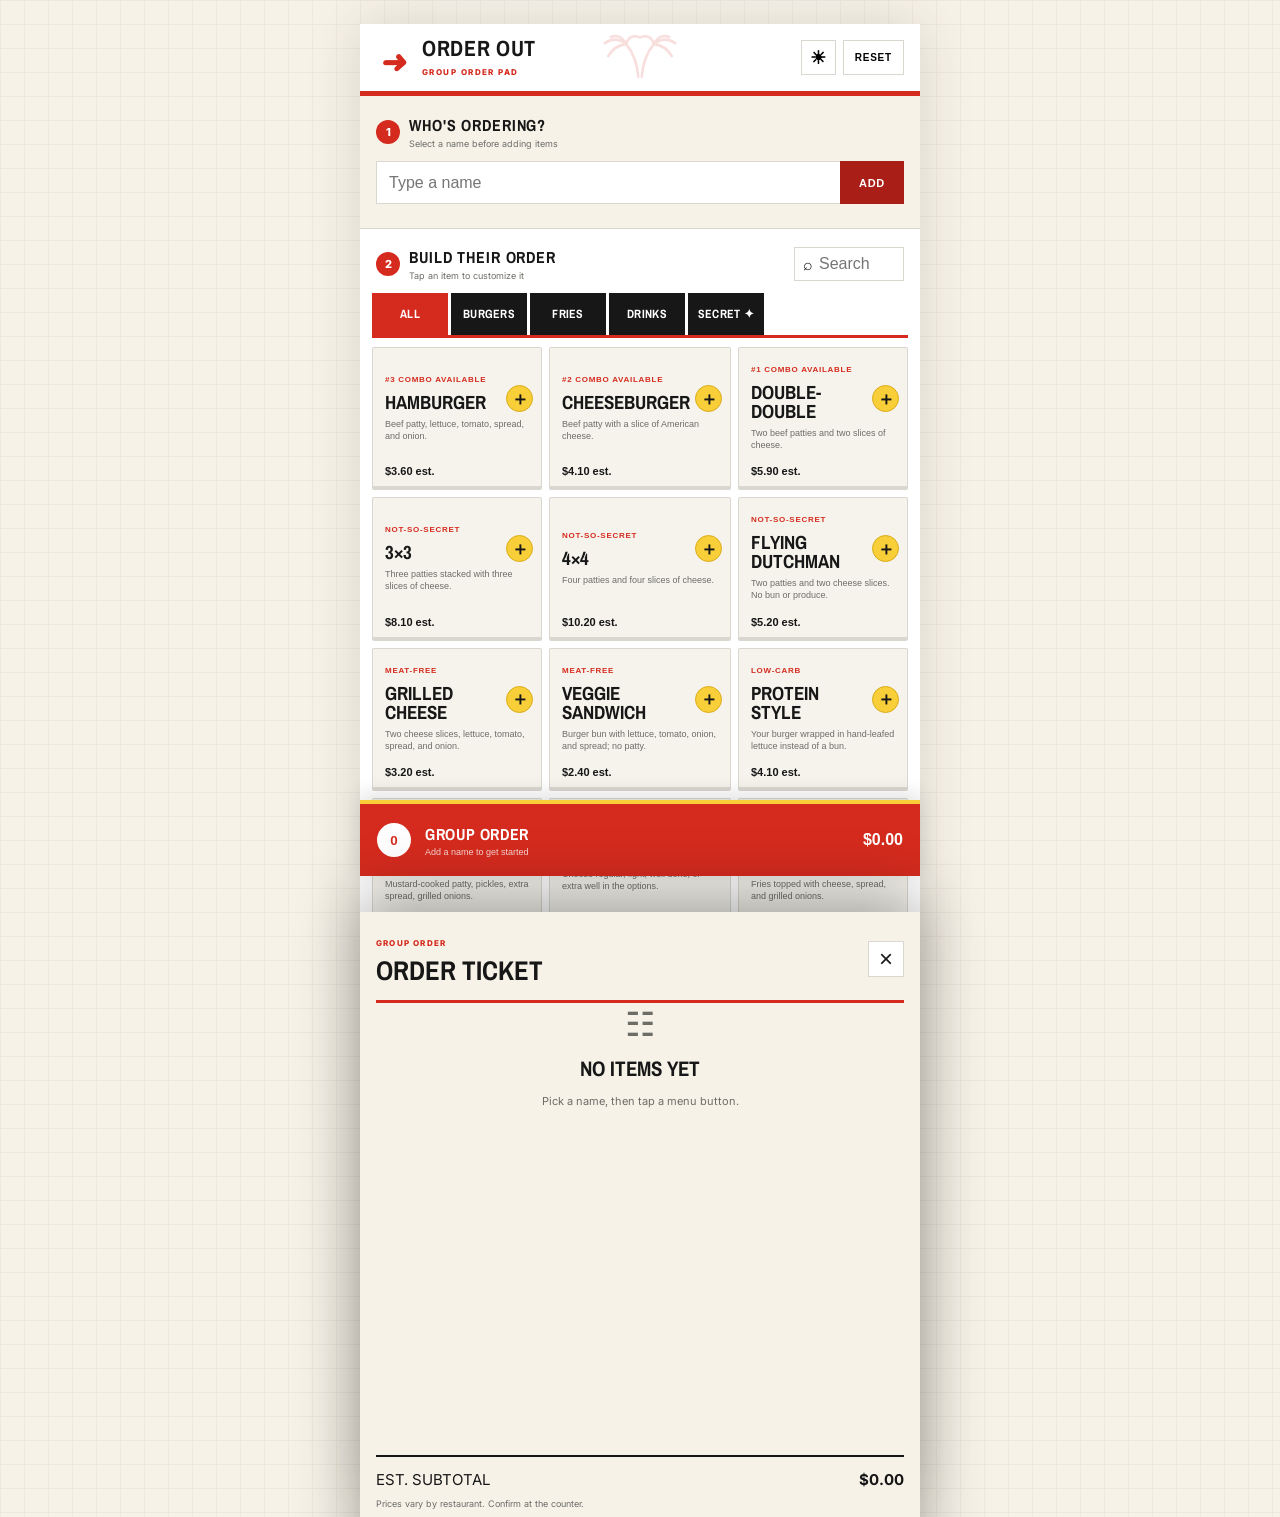
==== commit eb831f80: "Polish combo ordering flow" ====
--- a/index.html
+++ b/index.html
@@ -18,6 +18,13 @@
         <span class="arrow-mark">➜</span>
         <div><strong>ORDER OUT</strong><small>GROUP ORDER PAD</small></div>
       </div>
+      <svg class="palm-pair" viewBox="0 0 100 52" aria-hidden="true">
+        <g fill="none" stroke="currentColor" stroke-linecap="round" stroke-width="3">
+          <path d="M48 49C47 35 43 22 34 11M52 49C53 35 57 22 66 11"/>
+          <path d="M34 11C25 4 16 5 9 10M34 11C29 2 22 0 16 3M34 11C36 3 42 0 49 3M34 11C24 12 17 18 13 25"/>
+          <path d="M66 11C75 4 84 5 91 10M66 11C71 2 78 0 84 3M66 11C64 3 58 0 51 3M66 11C76 12 83 18 87 25"/>
+        </g>
+      </svg>
       <div class="header-actions">
         <button class="icon-btn" id="themeBtn" aria-label="Toggle dark mode">☀︎</button>
         <button class="reset-btn" id="newOrderBtn">RESET</button>
@@ -44,7 +51,7 @@
 
     <button class="order-dock" id="openOrderBtn">
       <span class="dock-count" id="dockCount">0</span>
-      <span><b>VIEW GROUP ORDER</b><small id="dockPerson">Add a name to get started</small></span>
+      <span><b>GROUP ORDER</b><small id="dockPerson">Add a name to get started</small></span>
       <strong id="dockTotal">$0.00</strong>
     </button>
 
@@ -59,6 +66,7 @@
         <div><span>EST. SUBTOTAL</span><b id="subtotal">$0.00</b></div>
         <p>Prices vary by restaurant. Confirm at the counter.</p>
         <button class="review-btn" id="reviewBtn">REVIEW &amp; READ ORDER <span>→</span></button>
+        <button class="clear-order-btn" id="clearBtn">CLEAR ORDER</button>
       </div>
     </aside>
     <div class="scrim" id="scrim"></div>
@@ -67,9 +75,11 @@
   <dialog id="itemDialog">
     <form method="dialog" id="itemForm">
       <header class="dialog-header"><div><small>ITEM OPTIONS</small><h2 id="dialogTitle"></h2></div><button class="dialog-close" id="itemDialogClose" type="button" aria-label="Close">×</button></header>
-      <p id="dialogDesc" class="dialog-desc"></p>
-      <div class="custom-sections" id="customSections"></div>
-      <label class="notes-label">SPECIAL NOTE<textarea id="itemNotes" rows="2" placeholder="e.g. spread on the side"></textarea></label>
+      <div class="item-form-scroll">
+        <p id="dialogDesc" class="dialog-desc"></p>
+        <div class="custom-sections" id="customSections"></div>
+        <label class="notes-label">SPECIAL NOTE<textarea id="itemNotes" rows="2" placeholder="e.g. spread on the side"></textarea></label>
+      </div>
       <div class="dialog-footer"><span id="dialogPrice">$0.00</span><button class="add-item-btn" id="saveItemBtn" type="submit">ADD ITEM</button></div>
     </form>
   </dialog>
@@ -79,7 +89,6 @@
   </dialog>
 
   <div class="toast" id="toast" role="status"></div>
-  <button class="clear-link" id="clearBtn">Clear saved order</button>
   <button hidden id="howBtn"></button><span hidden id="itemCount">0 items</span>
   <script src="app.js"></script>
 </body>
--- a/styles.css
+++ b/styles.css
@@ -1,14 +1,15 @@
-:root{--red:#d52b1e;--red-dark:#a91e16;--yellow:#f8cf38;--green:#174b35;--ink:#171717;--muted:#6d6d68;--line:#d9d7cf;--paper:#fff;--cream:#f6f2e8;--tile:#f5f3ec;--shadow:0 12px 30px #241b121f}
+:root{--red:#d52b1e;--red-dark:#a91e16;--yellow:#f8cf38;--ink:#171717;--muted:#6d6d68;--line:#d9d7cf;--paper:#fff;--cream:#f6f2e8;--tile:#f5f3ec;--shadow:0 12px 30px #241b121f}
 *{box-sizing:border-box}
 html{background:#ddd8ca}
 body{margin:0;color:var(--ink);background:linear-gradient(90deg,#eee9de 1px,transparent 1px),linear-gradient(#eee9de 1px,transparent 1px),var(--cream);background-size:24px 24px;font-family:Inter,Arial,sans-serif}
 .app-shell{width:min(100%,560px);min-height:100dvh;margin:auto;background:var(--paper);position:relative;padding-bottom:92px;box-shadow:0 0 50px #352f2426}
-.app-header{height:72px;padding:12px 16px;border-bottom:5px solid var(--red);display:flex;align-items:center;justify-content:space-between;background:var(--paper);position:sticky;top:0;z-index:10}
-.wordmark{display:flex;align-items:center;gap:8px}
+.app-header{height:72px;padding:12px 16px;border-bottom:5px solid var(--red);display:flex;align-items:center;justify-content:space-between;background:var(--paper);position:sticky;top:0;z-index:10;overflow:hidden}
+.wordmark{display:flex;align-items:center;gap:8px;position:relative;z-index:1}
+.palm-pair{position:absolute;left:50%;top:7px;transform:translateX(-50%);width:86px;height:52px;color:var(--red);opacity:.15;pointer-events:none}
 .arrow-mark{display:grid;place-items:center;width:38px;height:30px;color:var(--red);font-size:31px;font-weight:900;transform:skew(-8deg)}
 .wordmark strong{display:block;font-family:"Archivo Narrow",sans-serif;font-size:22px;line-height:1;letter-spacing:.03em}
 .wordmark small,.dialog-header small{font-size:8px;letter-spacing:.18em;color:var(--red);font-weight:800}
-.header-actions{display:flex;gap:7px}
+.header-actions{display:flex;gap:7px;position:relative;z-index:1}
 .icon-btn,.reset-btn{height:35px;border:1px solid var(--line);background:#fff;font-weight:800}
 .icon-btn{width:35px;font-size:18px}
 .reset-btn{padding:0 11px;font-size:10px;letter-spacing:.08em}
@@ -19,7 +20,7 @@
 .person-heading small{display:block;color:var(--muted);font-size:9px;margin-top:2px}
 .person-entry{display:grid;grid-template-columns:1fr 64px;height:43px;margin-top:12px}
 .person-entry input{min-width:0;border:1px solid var(--line);border-right:0;border-radius:0;background:#fff;padding:0 12px;color:inherit;font-size:14px}
-.person-entry button{border:0;background:var(--green);color:white;font-weight:800;font-size:11px;letter-spacing:.06em}
+.person-entry button{border:0;background:var(--red-dark);color:white;font-weight:800;font-size:11px;letter-spacing:.06em}
 .people{display:flex;gap:7px;margin-top:10px;overflow-x:auto;scrollbar-width:none}
 .person-chip{white-space:nowrap;border:1px solid var(--line);background:#fff;border-radius:2px;padding:8px 12px;color:inherit;font-size:11px;font-weight:700}
 .person-chip.active{border-color:var(--red);background:var(--red);color:white}
@@ -28,7 +29,7 @@
 .search-wrap{height:34px;width:110px;border:1px solid var(--line);display:flex;align-items:center;gap:4px;padding:0 8px;background:#fff}
 .search-wrap input{border:0;outline:0;min-width:0;width:100%;background:transparent;color:inherit;font-size:11px}
 .tabs{display:grid;grid-template-columns:repeat(5,1fr);gap:3px;border-bottom:3px solid var(--red);margin-bottom:9px}
-.tab{height:42px;border:0;background:var(--green);color:#fff;font-family:"Archivo Narrow",sans-serif;font-weight:700;font-size:12px;text-transform:uppercase;letter-spacing:.025em;padding:0 2px}
+.tab{height:42px;border:0;background:var(--ink);color:#fff;font-family:"Archivo Narrow",sans-serif;font-weight:700;font-size:12px;text-transform:uppercase;letter-spacing:.025em;padding:0 2px}
 .tab.active{background:var(--red);position:relative}
 .tab.active:after{content:"";position:absolute;bottom:-9px;left:calc(50% - 5px);border:5px solid transparent;border-top-color:var(--red)}
 .menu-grid{display:grid;grid-template-columns:repeat(2,1fr);gap:7px}
@@ -59,7 +60,7 @@
 .empty-state p{font-size:11px}
 .order-list{overflow:auto;flex:1}
 .person-group h4{font-family:"Archivo Narrow";font-size:15px;color:var(--red);letter-spacing:.06em;margin:16px 0 5px;text-transform:uppercase}
-.order-item{background:#fff;border:1px solid var(--line);border-left:4px solid var(--green);padding:10px;display:grid;grid-template-columns:1fr auto;gap:4px;margin-bottom:5px}
+.order-item{background:#fff;border:1px solid var(--line);border-left:4px solid var(--red);padding:10px;display:grid;grid-template-columns:1fr auto;gap:4px;margin-bottom:5px}
 .order-item strong{font-size:11px}
 .order-item small{color:var(--muted);font-size:9px;line-height:1.4}
 .order-item button{border:0;background:none;font-size:20px;color:var(--muted);grid-row:span 2}
@@ -90,9 +91,9 @@
 .review-total{display:flex;justify-content:space-between;border-top:2px solid var(--ink);padding-top:12px;font-weight:800}
 .review-actions{display:flex;justify-content:flex-end;gap:7px;margin-top:16px}
 .secondary-btn{height:48px;padding:0 18px;border:1px solid var(--ink);background:transparent;color:inherit;font-weight:800}
-.toast{position:fixed;z-index:50;left:50%;bottom:90px;transform:translate(-50%,10px);background:var(--green);color:white;padding:10px 15px;font-size:10px;font-weight:700;opacity:0;pointer-events:none;transition:.2s}
+.toast{position:fixed;z-index:50;left:50%;bottom:90px;transform:translate(-50%,10px);background:var(--ink);color:white;padding:10px 15px;font-size:10px;font-weight:700;opacity:0;pointer-events:none;transition:.2s}
 .toast.show{opacity:1;transform:translate(-50%,0)}
-.clear-link{display:block;margin:0 auto 100px;border:0;background:none;color:var(--muted);font-size:9px;text-decoration:underline}
+.clear-order-btn{width:100%;height:40px;margin-top:8px;border:1px solid var(--line);background:transparent;color:var(--muted);font-size:10px;font-weight:800;letter-spacing:.08em}
 body.dark{--ink:#f6f3e9;--muted:#afafa9;--line:#44443f;--paper:#1c1e1b;--cream:#252721;--tile:#292b26}
 body.dark .person-entry input,body.dark .search-wrap,body.dark .person-chip,body.dark .choice span,body.dark textarea,body.dark .order-item,body.dark .icon-btn,body.dark .reset-btn,body.dark .close-order,body.dark .dialog-close{background:#30332c;color:var(--ink)}
 @media(min-width:561px){body{padding:24px 0}
@@ -108,12 +109,14 @@
 .review-actions,.dialog-close{display:none}
 }
 :root{color-scheme:light}
-.tabs{display:flex;grid-template-columns:none;overflow-x:auto;scrollbar-width:none;gap:3px}
+.tabs{display:flex;grid-template-columns:none;max-width:100%;overflow-x:auto;overflow-y:hidden;overscroll-behavior-x:contain;scrollbar-width:none;gap:3px}
 .tabs::-webkit-scrollbar{display:none}
 .tab{flex:0 0 auto;min-width:76px;padding:0 9px}
 dialog{overflow:hidden}
-#itemForm{max-height:90dvh;overflow-y:auto;padding:0 18px 18px}
-#itemForm .dialog-header{position:sticky;top:0;z-index:3;background:var(--cream);padding:18px 0 11px}
+#itemForm{height:min(90dvh,720px);max-height:90dvh;display:flex;flex-direction:column;overflow:hidden;padding:0}
+#itemForm .dialog-header{flex:none;position:relative;z-index:3;background:var(--cream);padding:18px 18px 11px}
+.item-form-scroll{flex:1;min-height:0;overflow-y:auto;overscroll-behavior:contain;padding:0 18px 18px}
+#itemForm .dialog-footer{flex:none;margin:0;padding:12px 18px max(12px,env(safe-area-inset-bottom));border-top:1px solid var(--line);background:var(--cream)}
 .custom-sections{display:grid;gap:10px;margin:14px 0}
 .custom-section{min-width:0;margin:0;border:1px solid var(--line);padding:11px;background:var(--paper)}
 .custom-section legend{padding:0 6px;font-family:"Archivo Narrow",sans-serif;font-size:13px;font-weight:700;letter-spacing:.055em;text-transform:uppercase;color:var(--red)}
@@ -127,4 +130,5 @@
 .order-item .item-remove{width:38px;border-left:1px solid var(--line);grid-row:auto}
 .person-entry input,.search-wrap input,.notes-label textarea{font-size:16px}
 body.dark .custom-section{background:#30332c}
+.meal-dependent.is-hidden{display:none}
 @media(max-width:380px){.choices{grid-template-columns:1fr}.menu-heading{align-items:flex-start;gap:8px}.search-wrap{width:104px}}
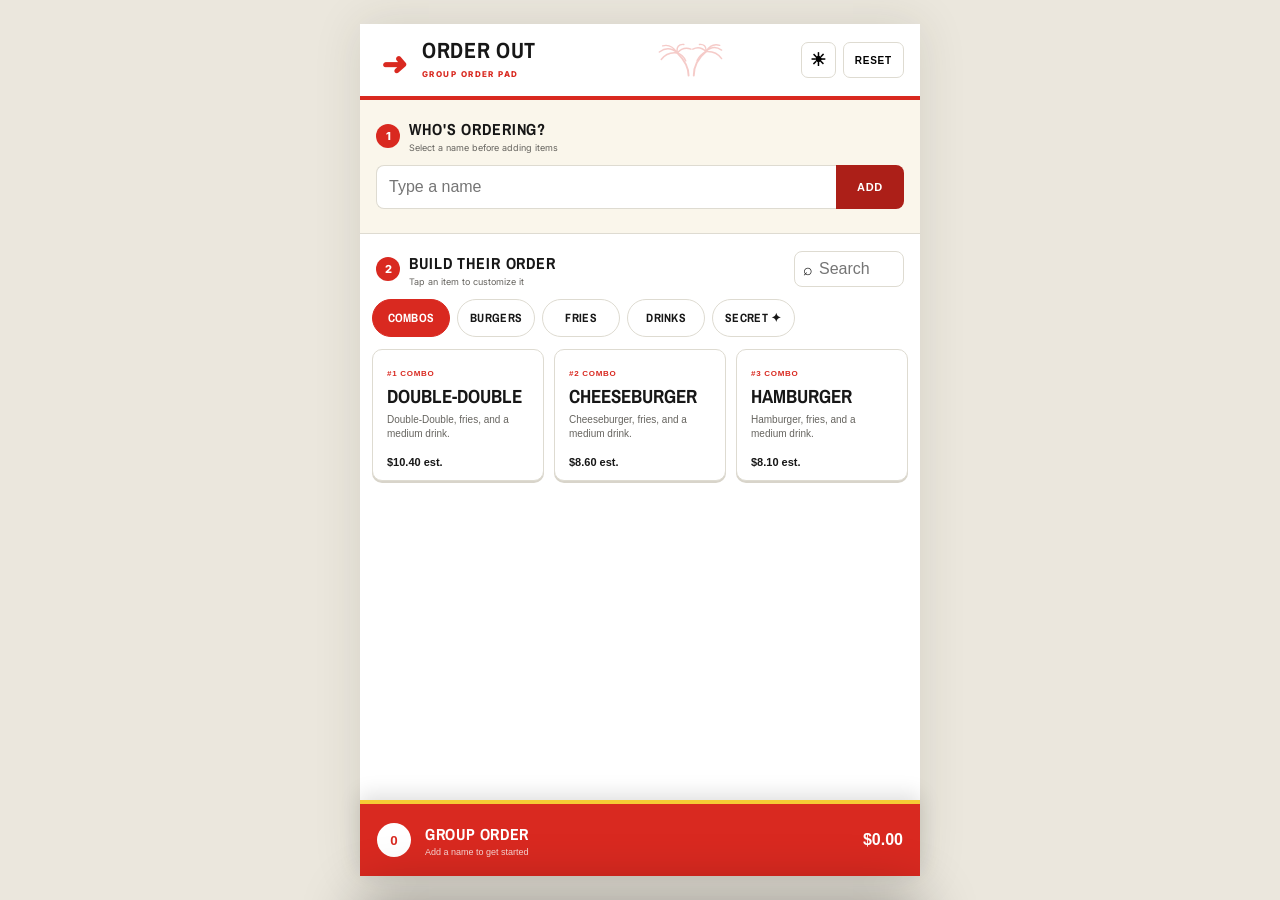
==== commit 387c42ac: "Make orders read like drive-thru requests" ====
--- a/index.html
+++ b/index.html
@@ -18,11 +18,16 @@
         <span class="arrow-mark">➜</span>
         <div><strong>ORDER OUT</strong><small>GROUP ORDER PAD</small></div>
       </div>
-      <svg class="palm-pair" viewBox="0 0 100 52" aria-hidden="true">
-        <g fill="none" stroke="currentColor" stroke-linecap="round" stroke-width="3">
-          <path d="M48 49C47 35 43 22 34 11M52 49C53 35 57 22 66 11"/>
-          <path d="M34 11C25 4 16 5 9 10M34 11C29 2 22 0 16 3M34 11C36 3 42 0 49 3M34 11C24 12 17 18 13 25"/>
-          <path d="M66 11C75 4 84 5 91 10M66 11C71 2 78 0 84 3M66 11C64 3 58 0 51 3M66 11C76 12 83 18 87 25"/>
+      <svg class="palm-pair" viewBox="0 0 140 70" aria-hidden="true">
+        <g fill="none" stroke="currentColor" stroke-linecap="round" stroke-linejoin="round">
+          <g stroke-width="4">
+            <path d="M67 68C67 52 60 37 43 20"/>
+            <path d="M78 68C78 49 87 31 104 17"/>
+          </g>
+          <g stroke-width="3">
+            <path d="M43 20C31 9 17 9 5 18M43 20C34 6 23 2 12 5M43 20C41 7 46 1 57 2M43 20C28 18 17 23 9 34M43 20C52 10 62 8 72 12M43 20C50 22 57 28 61 37"/>
+            <path d="M104 17C115 6 127 7 137 14M104 17C112 4 123 1 133 4M104 17C105 6 99 1 90 2M104 17C119 16 130 22 137 32M104 17C95 8 85 7 76 12M104 17C96 21 89 27 85 36"/>
+          </g>
         </g>
       </svg>
       <div class="header-actions">
--- a/styles.css
+++ b/styles.css
@@ -1,16 +1,16 @@
-:root{--red:#d52b1e;--red-dark:#a91e16;--yellow:#f8cf38;--ink:#171717;--muted:#6d6d68;--line:#d9d7cf;--paper:#fff;--cream:#f6f2e8;--tile:#f5f3ec;--shadow:0 12px 30px #241b121f}
+:root{--red:#d92920;--red-dark:#ac1f18;--yellow:#f6ca36;--ink:#171717;--muted:#66645f;--line:#dedbd1;--paper:#fff;--cream:#faf6eb;--tile:#fff;--shadow:0 12px 30px #241b121f}
 *{box-sizing:border-box}
-html{background:#ddd8ca}
-body{margin:0;color:var(--ink);background:linear-gradient(90deg,#eee9de 1px,transparent 1px),linear-gradient(#eee9de 1px,transparent 1px),var(--cream);background-size:24px 24px;font-family:Inter,Arial,sans-serif}
-.app-shell{width:min(100%,560px);min-height:100dvh;margin:auto;background:var(--paper);position:relative;padding-bottom:92px;box-shadow:0 0 50px #352f2426}
-.app-header{height:72px;padding:12px 16px;border-bottom:5px solid var(--red);display:flex;align-items:center;justify-content:space-between;background:var(--paper);position:sticky;top:0;z-index:10;overflow:hidden}
+html{background:#ebe7dd}
+body{margin:0;color:var(--ink);background:#ebe7dd;font-family:Inter,Arial,sans-serif}
+.app-shell{width:min(100%,560px);min-height:100dvh;margin:auto;background:var(--paper);position:relative;padding-bottom:92px;box-shadow:0 0 45px #352f241f}
+.app-header{height:76px;padding:12px 16px;border-bottom:4px solid var(--red);display:flex;align-items:center;justify-content:space-between;background:var(--paper);position:sticky;top:0;z-index:10;overflow:hidden}
 .wordmark{display:flex;align-items:center;gap:8px;position:relative;z-index:1}
-.palm-pair{position:absolute;left:50%;top:7px;transform:translateX(-50%);width:86px;height:52px;color:var(--red);opacity:.15;pointer-events:none}
+.palm-pair{position:absolute;left:59%;top:7px;transform:translateX(-50%);width:66px;height:58px;color:var(--red);opacity:.24;pointer-events:none}
 .arrow-mark{display:grid;place-items:center;width:38px;height:30px;color:var(--red);font-size:31px;font-weight:900;transform:skew(-8deg)}
 .wordmark strong{display:block;font-family:"Archivo Narrow",sans-serif;font-size:22px;line-height:1;letter-spacing:.03em}
 .wordmark small,.dialog-header small{font-size:8px;letter-spacing:.18em;color:var(--red);font-weight:800}
 .header-actions{display:flex;gap:7px;position:relative;z-index:1}
-.icon-btn,.reset-btn{height:35px;border:1px solid var(--line);background:#fff;font-weight:800}
+.icon-btn,.reset-btn{height:36px;border:1px solid var(--line);border-radius:7px;background:#fff;font-weight:800}
 .icon-btn{width:35px;font-size:18px}
 .reset-btn{padding:0 11px;font-size:10px;letter-spacing:.08em}
 .person-bar{padding:18px 16px 14px;background:var(--cream);border-bottom:1px solid var(--line)}
@@ -18,56 +18,56 @@
 .person-heading>span{width:24px;height:24px;border-radius:50%;display:grid;place-items:center;background:var(--red);color:white;font-size:11px;font-weight:800}
 .person-heading b{display:block;font-family:"Archivo Narrow",sans-serif;font-size:16px;letter-spacing:.055em}
 .person-heading small{display:block;color:var(--muted);font-size:9px;margin-top:2px}
-.person-entry{display:grid;grid-template-columns:1fr 64px;height:43px;margin-top:12px}
-.person-entry input{min-width:0;border:1px solid var(--line);border-right:0;border-radius:0;background:#fff;padding:0 12px;color:inherit;font-size:14px}
-.person-entry button{border:0;background:var(--red-dark);color:white;font-weight:800;font-size:11px;letter-spacing:.06em}
+.person-entry{display:grid;grid-template-columns:1fr 68px;height:44px;margin-top:12px}
+.person-entry input{min-width:0;border:1px solid var(--line);border-right:0;border-radius:8px 0 0 8px;background:#fff;padding:0 12px;color:inherit;font-size:14px}
+.person-entry button{border:0;border-radius:0 8px 8px 0;background:var(--red-dark);color:white;font-weight:800;font-size:11px;letter-spacing:.06em}
 .people{display:flex;gap:7px;margin-top:10px;overflow-x:auto;scrollbar-width:none}
-.person-chip{white-space:nowrap;border:1px solid var(--line);background:#fff;border-radius:2px;padding:8px 12px;color:inherit;font-size:11px;font-weight:700}
+.person-chip{white-space:nowrap;border:1px solid var(--line);background:#fff;border-radius:999px;padding:8px 13px;color:inherit;font-size:11px;font-weight:700}
 .person-chip.active{border-color:var(--red);background:var(--red);color:white}
 .menu-panel{padding:17px 12px 20px}
 .menu-heading{display:flex;align-items:center;justify-content:space-between;padding:0 4px 12px}
-.search-wrap{height:34px;width:110px;border:1px solid var(--line);display:flex;align-items:center;gap:4px;padding:0 8px;background:#fff}
+.search-wrap{height:36px;width:110px;border:1px solid var(--line);border-radius:8px;display:flex;align-items:center;gap:4px;padding:0 8px;background:#fff}
 .search-wrap input{border:0;outline:0;min-width:0;width:100%;background:transparent;color:inherit;font-size:11px}
-.tabs{display:grid;grid-template-columns:repeat(5,1fr);gap:3px;border-bottom:3px solid var(--red);margin-bottom:9px}
-.tab{height:42px;border:0;background:var(--ink);color:#fff;font-family:"Archivo Narrow",sans-serif;font-weight:700;font-size:12px;text-transform:uppercase;letter-spacing:.025em;padding:0 2px}
-.tab.active{background:var(--red);position:relative}
-.tab.active:after{content:"";position:absolute;bottom:-9px;left:calc(50% - 5px);border:5px solid transparent;border-top-color:var(--red)}
-.menu-grid{display:grid;grid-template-columns:repeat(2,1fr);gap:7px}
-.menu-card{min-height:118px;text-align:left;border:1px solid var(--line);border-bottom:4px solid var(--line);background:var(--tile);color:inherit;padding:12px;position:relative;border-radius:2px}
-.menu-card:active{transform:translateY(2px);border-bottom-width:2px;margin-bottom:2px}
+.tabs{display:grid;grid-template-columns:repeat(5,1fr);gap:7px;margin-bottom:12px}
+.tab{height:38px;border:1px solid var(--line);border-radius:999px;background:var(--paper);color:var(--ink);font-family:"Archivo Narrow",sans-serif;font-weight:700;font-size:12px;text-transform:uppercase;letter-spacing:.025em;padding:0 2px}
+.tab.active{border-color:var(--red);background:var(--red);color:#fff}
+.tab.active:after{display:none}
+.menu-grid{display:grid;grid-template-columns:repeat(2,1fr);gap:10px}
+.menu-grid.combo-grid{grid-template-columns:1fr}
+.menu-card{min-height:126px;text-align:left;border:1px solid var(--line);background:var(--tile);color:inherit;padding:14px;position:relative;border-radius:10px;box-shadow:0 2px 0 #d8d4ca}
+.menu-card:active{transform:translateY(2px);box-shadow:none}
 .menu-card .badge{font-size:8px;font-weight:800;color:var(--red);text-transform:uppercase;letter-spacing:.09em}
-.menu-card h3{font-family:"Archivo Narrow",sans-serif;font-size:19px;line-height:1;margin:8px 28px 6px 0;text-transform:uppercase}
-.menu-card p{font-size:9px;line-height:1.35;color:var(--muted);margin:0 0 23px}
-.menu-card strong{position:absolute;left:12px;bottom:9px;font-size:11px}
-.menu-card i{position:absolute;right:8px;top:37px;width:27px;height:27px;display:grid;place-items:center;background:var(--yellow);border:1px solid #d9ac17;border-radius:50%;font-style:normal;font-size:18px;font-weight:800}
+.menu-card h3{font-family:"Archivo Narrow",sans-serif;font-size:19px;line-height:1;margin:8px 0 7px;text-transform:uppercase}
+.menu-card p{font-size:10px;line-height:1.4;color:var(--muted);margin:0 0 25px}
+.menu-card strong{position:absolute;left:14px;bottom:12px;font-size:11px}
 .no-results{grid-column:1/-1;padding:50px 10px;text-align:center;color:var(--muted);font-size:12px}
 .order-dock{position:fixed;z-index:15;bottom:0;left:50%;transform:translateX(-50%);width:min(100%,560px);height:76px;border:0;border-top:4px solid var(--yellow);background:var(--red);color:white;display:grid;grid-template-columns:38px 1fr auto;align-items:center;text-align:left;gap:10px;padding:10px 17px calc(10px + env(safe-area-inset-bottom));box-shadow:0 -5px 20px #0002}
 .dock-count{width:34px;height:34px;border-radius:50%;display:grid;place-items:center;background:white;color:var(--red);font-weight:900}
 .order-dock b{display:block;font-family:"Archivo Narrow";font-size:16px;letter-spacing:.04em}
 .order-dock small{display:block;font-size:9px;opacity:.8;margin-top:2px}
 .order-dock>strong{font-size:16px}
-.order-panel{position:fixed;z-index:30;left:50%;bottom:0;width:min(100%,560px);height:min(82dvh,720px);background:var(--cream);transform:translate(-50%,105%);transition:transform .22s ease;display:flex;flex-direction:column;padding:18px 16px max(18px,env(safe-area-inset-bottom));box-shadow:0 -15px 60px #0005}
+.order-panel{position:fixed;z-index:30;left:50%;bottom:0;width:min(100%,560px);height:min(82dvh,720px);background:var(--cream);transform:translate(-50%,105%);transition:transform .22s ease;display:flex;flex-direction:column;padding:20px 18px max(18px,env(safe-area-inset-bottom));border-radius:16px 16px 0 0;box-shadow:0 -15px 60px #0005}
 .order-panel.open{transform:translate(-50%,0)}
 .scrim{position:fixed;z-index:25;inset:0;background:#0008;opacity:0;pointer-events:none;transition:.2s}
 .scrim.open{opacity:1;pointer-events:auto}
 .order-title{display:flex;justify-content:space-between;align-items:center;border-bottom:3px solid var(--red);padding-bottom:12px}
 .order-title small{font-size:8px;color:var(--red);letter-spacing:.15em;font-weight:800}
 .order-title h2,.dialog-header h2{font-family:"Archivo Narrow";font-size:27px;text-transform:uppercase;margin:2px 0 0}
-.close-order,.dialog-close{border:1px solid var(--line);background:#fff;color:var(--ink);width:36px;height:36px;font-size:24px}
+.close-order,.dialog-close{border:1px solid var(--line);border-radius:8px;background:#fff;color:var(--ink);width:38px;height:38px;font-size:24px}
 .empty-state{text-align:center;margin:auto;color:var(--muted)}
 .empty-state span{font-size:34px}
 .empty-state h3{font-family:"Archivo Narrow";font-size:21px;color:var(--ink);margin:10px 0 4px;text-transform:uppercase}
 .empty-state p{font-size:11px}
 .order-list{overflow:auto;flex:1}
-.person-group h4{font-family:"Archivo Narrow";font-size:15px;color:var(--red);letter-spacing:.06em;margin:16px 0 5px;text-transform:uppercase}
-.order-item{background:#fff;border:1px solid var(--line);border-left:4px solid var(--red);padding:10px;display:grid;grid-template-columns:1fr auto;gap:4px;margin-bottom:5px}
-.order-item strong{font-size:11px}
-.order-item small{color:var(--muted);font-size:9px;line-height:1.4}
+.person-group h4{font-family:"Archivo Narrow";font-size:15px;color:var(--red);letter-spacing:.06em;margin:18px 2px 7px;text-transform:uppercase}
+.order-item{background:#fff;border:1px solid var(--line);padding:10px;display:grid;grid-template-columns:1fr auto;gap:4px;margin-bottom:8px;border-radius:9px;box-shadow:0 2px 0 #e3dfd5;overflow:hidden}
+.order-item strong{font-size:12px}
+.order-item small{color:var(--muted);font-size:11px;line-height:1.5}
 .order-item button{border:0;background:none;font-size:20px;color:var(--muted);grid-row:span 2}
 .totals{padding-top:13px;border-top:2px solid var(--ink)}
 .totals>div{display:flex;justify-content:space-between;font-size:15px}
 .totals p{font-size:9px;color:var(--muted)}
-.review-btn,.add-item-btn{border:0;background:var(--red);color:white;height:48px;padding:0 16px;font-weight:800;font-size:11px;letter-spacing:.05em}
+.review-btn,.add-item-btn{border:0;border-radius:8px;background:var(--red);color:white;height:48px;padding:0 16px;font-weight:800;font-size:11px;letter-spacing:.05em}
 .review-btn{width:100%;display:flex;justify-content:space-between;align-items:center}
 dialog{padding:0;border:0;width:min(100% - 18px,540px);max-height:90dvh;background:var(--cream);color:var(--ink);box-shadow:var(--shadow)}
 dialog::backdrop{background:#000a}
@@ -93,7 +93,7 @@
 .secondary-btn{height:48px;padding:0 18px;border:1px solid var(--ink);background:transparent;color:inherit;font-weight:800}
 .toast{position:fixed;z-index:50;left:50%;bottom:90px;transform:translate(-50%,10px);background:var(--ink);color:white;padding:10px 15px;font-size:10px;font-weight:700;opacity:0;pointer-events:none;transition:.2s}
 .toast.show{opacity:1;transform:translate(-50%,0)}
-.clear-order-btn{width:100%;height:40px;margin-top:8px;border:1px solid var(--line);background:transparent;color:var(--muted);font-size:10px;font-weight:800;letter-spacing:.08em}
+.clear-order-btn{width:100%;height:40px;margin-top:8px;border:1px solid var(--line);border-radius:8px;background:transparent;color:var(--muted);font-size:10px;font-weight:800;letter-spacing:.08em}
 body.dark{--ink:#f6f3e9;--muted:#afafa9;--line:#44443f;--paper:#1c1e1b;--cream:#252721;--tile:#292b26}
 body.dark .person-entry input,body.dark .search-wrap,body.dark .person-chip,body.dark .choice span,body.dark textarea,body.dark .order-item,body.dark .icon-btn,body.dark .reset-btn,body.dark .close-order,body.dark .dialog-close{background:#30332c;color:var(--ink)}
 @media(min-width:561px){body{padding:24px 0}
@@ -103,15 +103,16 @@
 .menu-grid{grid-template-columns:repeat(3,1fr)}
 .order-panel{bottom:24px}
 .menu-card{min-height:132px}
+.menu-grid.combo-grid{grid-template-columns:repeat(3,1fr)}
 }
 @media print{body>*:not(.review-dialog){display:none}
 .review-dialog{display:block;position:static;width:100%;box-shadow:none}
 .review-actions,.dialog-close{display:none}
 }
 :root{color-scheme:light}
-.tabs{display:flex;grid-template-columns:none;max-width:100%;overflow-x:auto;overflow-y:hidden;overscroll-behavior-x:contain;scrollbar-width:none;gap:3px}
+.tabs{display:flex;grid-template-columns:none;max-width:100%;overflow-x:auto;overflow-y:hidden;overscroll-behavior-x:contain;scrollbar-width:none;gap:7px}
 .tabs::-webkit-scrollbar{display:none}
-.tab{flex:0 0 auto;min-width:76px;padding:0 9px}
+.tab{flex:0 0 auto;min-width:78px;padding:0 12px}
 dialog{overflow:hidden}
 #itemForm{height:min(90dvh,720px);max-height:90dvh;display:flex;flex-direction:column;overflow:hidden;padding:0}
 #itemForm .dialog-header{flex:none;position:relative;z-index:3;background:var(--cream);padding:18px 18px 11px}
@@ -122,12 +123,14 @@
 .custom-section legend{padding:0 6px;font-family:"Archivo Narrow",sans-serif;font-size:13px;font-weight:700;letter-spacing:.055em;text-transform:uppercase;color:var(--red)}
 .custom-section>p{margin:0 0 9px;color:var(--muted);font-size:9px}
 .choice span{min-height:38px;display:flex;align-items:center;line-height:1.25}
-.order-item{padding:0;grid-template-columns:minmax(0,1fr) 38px;gap:0;overflow:hidden}
-.order-item .item-edit{min-width:0;display:flex;align-items:center;justify-content:space-between;gap:8px;padding:10px;text-align:left;color:inherit;font-size:inherit;grid-row:auto}
-.item-edit span{min-width:0;display:block}
-.item-edit strong,.item-edit small{display:block}
-.item-edit em{font-style:normal;font-size:8px;font-weight:800;letter-spacing:.08em;color:var(--red)}
-.order-item .item-remove{width:38px;border-left:1px solid var(--line);grid-row:auto}
+.order-item{padding:0;grid-template-columns:minmax(0,1fr) 44px;gap:0}
+.order-item .item-edit{min-width:0;display:block;position:relative;padding:13px 46px 13px 13px;text-align:left;color:inherit;font-size:inherit;grid-row:auto}
+.item-copy,.item-heading,.item-edit strong,.item-edit small{min-width:0;display:block}
+.item-heading{display:flex;align-items:baseline;justify-content:space-between;gap:8px}
+.item-heading b{flex:none;font-size:12px}
+.item-edit small{margin-top:5px}
+.item-edit em{position:absolute;right:12px;top:14px;font-style:normal;font-size:8px;font-weight:800;letter-spacing:.08em;color:var(--red)}
+.order-item .item-remove{width:44px;border-left:1px solid var(--line);grid-row:auto}
 .person-entry input,.search-wrap input,.notes-label textarea{font-size:16px}
 body.dark .custom-section{background:#30332c}
 .meal-dependent.is-hidden{display:none}
